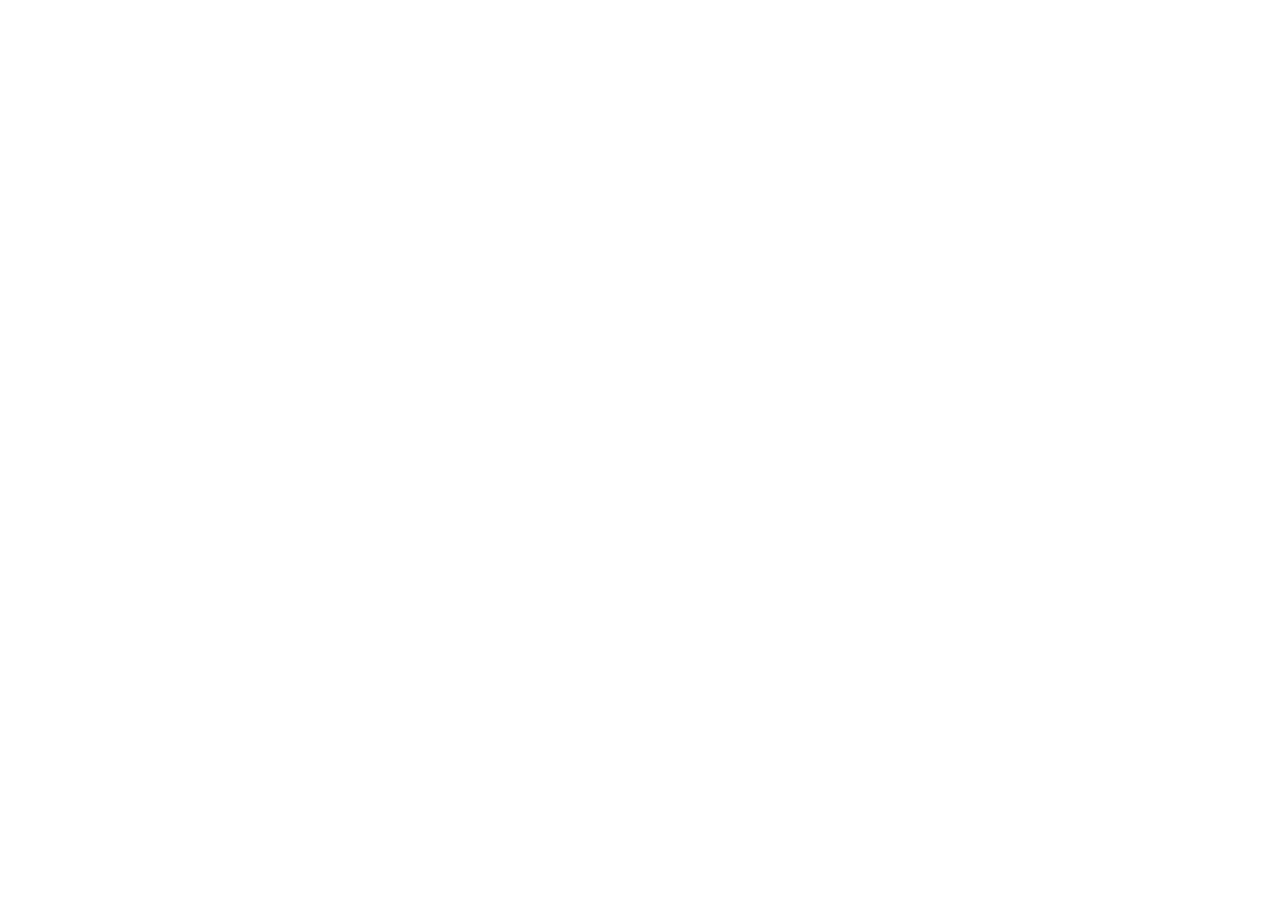
==== index.html @ 27023ce7 "Init : création du dépôt, arborescence des fichiers et structure HTML de base" ====
<!DOCTYPE html>
<html lang="fr">
<head> 
<meta charset="UTF-8"> 
<meta name="viewport" content="width=device-width, initial-scale=1.0"> 
<title>AfriTalent — Accueil</title> 
<!-- Bootstrap 5 via CDN : feuille de style --> 
<link 
href="https://cdn.jsdelivr.net/npm/bootstrap@5.3.0/dist/css/bootstrap.min.css" 
rel="stylesheet"> 
<!-- Votre feuille de style personnelle --> 
<link rel="stylesheet" href="css/style.css">
</head>
<body> 
<!-- Le contenu de la page sera ajoute ici --> 
<!-- Bootstrap 5 via CDN : script JavaScript --> 
<script 
src="https://cdn.jsdelivr.net/npm/bootstrap@5.3.0/dist/js/bootstrap.bundle.min.js"
></script> 
<!-- Votre script JavaScript --> 
<script src="js/main.js"></script>
</body>
</html>
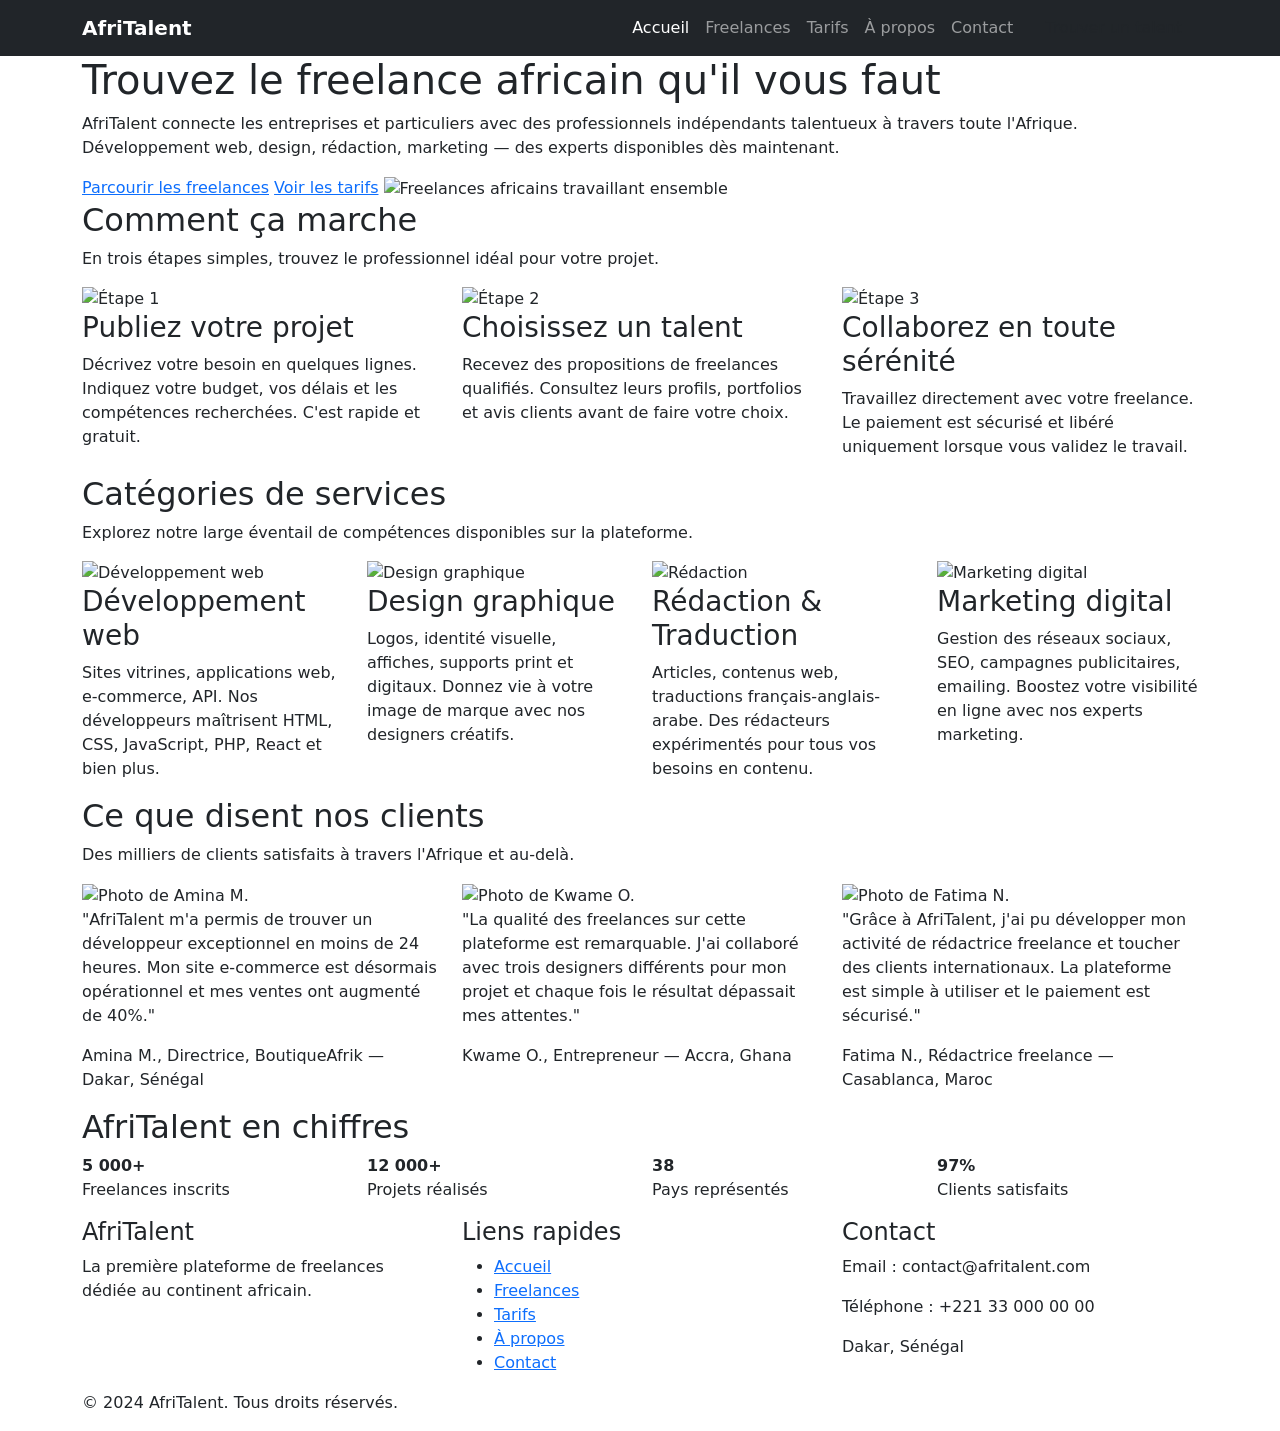
==== commit a0b1a866: "structure complète des 5 pages avec sections et contenu texte" ====
--- a/index.html
+++ b/index.html
@@ -1,23 +1,178 @@
 <!DOCTYPE html>
 <html lang="fr">
-<head> 
-<meta charset="UTF-8"> 
-<meta name="viewport" content="width=device-width, initial-scale=1.0"> 
-<title>AfriTalent — Accueil</title> 
-<!-- Bootstrap 5 via CDN : feuille de style --> 
-<link 
-href="https://cdn.jsdelivr.net/npm/bootstrap@5.3.0/dist/css/bootstrap.min.css" 
-rel="stylesheet"> 
-<!-- Votre feuille de style personnelle --> 
-<link rel="stylesheet" href="css/style.css">
+<head>
+  <meta charset="UTF-8" />
+  <meta name="viewport" content="width=device-width, initial-scale=1.0" />
+  <title>Accueil — AfriTalent</title>
+  <link href="https://cdn.jsdelivr.net/npm/bootstrap@5.3.3/dist/css/bootstrap.min.css" rel="stylesheet" />
+  <link rel="stylesheet" href="css/style.css" />
 </head>
-<body> 
-<!-- Le contenu de la page sera ajoute ici --> 
-<!-- Bootstrap 5 via CDN : script JavaScript --> 
-<script 
-src="https://cdn.jsdelivr.net/npm/bootstrap@5.3.0/dist/js/bootstrap.bundle.min.js"
-></script> 
-<!-- Votre script JavaScript --> 
-<script src="js/main.js"></script>
+<body>
+
+  <!-- NAVBAR -->
+  <nav class="navbar navbar-expand-lg navbar-dark bg-dark">
+    <div class="container">
+      <a class="navbar-brand fw-bold" href="index.html">AfriTalent</a>
+      <button class="navbar-toggler" type="button" data-bs-toggle="collapse" data-bs-target="#navMain" aria-label="Menu">
+        <span class="navbar-toggler-icon"></span>
+      </button>
+      <div class="collapse navbar-collapse" id="navMain">
+        <ul class="navbar-nav ms-auto">
+          <li class="nav-item"><a class="nav-link active" href="index.html">Accueil</a></li>
+          <li class="nav-item"><a class="nav-link" href="freelances.html">Freelances</a></li>
+          <li class="nav-item"><a class="nav-link" href="tarifs.html">Tarifs</a></li>
+          <li class="nav-item"><a class="nav-link" href="about.html">À propos</a></li>
+          <li class="nav-item"><a class="nav-link" href="contact.html">Contact</a></li>
+          <li class="nav-item"><a class="nav-link btn btn-warning text-dark ms-2 px-3" href="freelances.html">Trouver un talent</a></li>
+        </ul>
+      </div>
+    </div>
+  </nav>
+
+  <main>
+
+    <!-- HERO -->
+    <header class="hero">
+      <div class="container">
+        <h1>Trouvez le freelance africain qu'il vous faut</h1>
+        <p>AfriTalent connecte les entreprises et particuliers avec des professionnels indépendants talentueux à travers toute l'Afrique. Développement web, design, rédaction, marketing — des experts disponibles dès maintenant.</p>
+        <a href="freelances.html">Parcourir les freelances</a>
+        <a href="tarifs.html">Voir les tarifs</a>
+        <img src="https://placehold.co/800x400?text=AfriTalent+Hero" alt="Freelances africains travaillant ensemble" />
+      </div>
+    </header>
+
+    <!-- COMMENT ÇA MARCHE -->
+    <section class="comment-ca-marche">
+      <div class="container">
+        <h2>Comment ça marche</h2>
+        <p>En trois étapes simples, trouvez le professionnel idéal pour votre projet.</p>
+        <div class="row">
+          <div class="col">
+            <img src="https://placehold.co/100x100?text=1" alt="Étape 1" />
+            <h3>Publiez votre projet</h3>
+            <p>Décrivez votre besoin en quelques lignes. Indiquez votre budget, vos délais et les compétences recherchées. C'est rapide et gratuit.</p>
+          </div>
+          <div class="col">
+            <img src="https://placehold.co/100x100?text=2" alt="Étape 2" />
+            <h3>Choisissez un talent</h3>
+            <p>Recevez des propositions de freelances qualifiés. Consultez leurs profils, portfolios et avis clients avant de faire votre choix.</p>
+          </div>
+          <div class="col">
+            <img src="https://placehold.co/100x100?text=3" alt="Étape 3" />
+            <h3>Collaborez en toute sérénité</h3>
+            <p>Travaillez directement avec votre freelance. Le paiement est sécurisé et libéré uniquement lorsque vous validez le travail.</p>
+          </div>
+        </div>
+      </div>
+    </section>
+
+    <!-- CATÉGORIES -->
+    <section class="categories">
+      <div class="container">
+        <h2>Catégories de services</h2>
+        <p>Explorez notre large éventail de compétences disponibles sur la plateforme.</p>
+        <div class="row">
+          <div class="col">
+            <img src="https://placehold.co/60x60?text=Dev" alt="Développement web" />
+            <h3>Développement web</h3>
+            <p>Sites vitrines, applications web, e-commerce, API. Nos développeurs maîtrisent HTML, CSS, JavaScript, PHP, React et bien plus.</p>
+          </div>
+          <div class="col">
+            <img src="https://placehold.co/60x60?text=Design" alt="Design graphique" />
+            <h3>Design graphique</h3>
+            <p>Logos, identité visuelle, affiches, supports print et digitaux. Donnez vie à votre image de marque avec nos designers créatifs.</p>
+          </div>
+          <div class="col">
+            <img src="https://placehold.co/60x60?text=Redac" alt="Rédaction" />
+            <h3>Rédaction & Traduction</h3>
+            <p>Articles, contenus web, traductions français-anglais-arabe. Des rédacteurs expérimentés pour tous vos besoins en contenu.</p>
+          </div>
+          <div class="col">
+            <img src="https://placehold.co/60x60?text=Marketing" alt="Marketing digital" />
+            <h3>Marketing digital</h3>
+            <p>Gestion des réseaux sociaux, SEO, campagnes publicitaires, emailing. Boostez votre visibilité en ligne avec nos experts marketing.</p>
+          </div>
+        </div>
+      </div>
+    </section>
+
+    <!-- TÉMOIGNAGES -->
+    <section class="temoignages">
+      <div class="container">
+        <h2>Ce que disent nos clients</h2>
+        <p>Des milliers de clients satisfaits à travers l'Afrique et au-delà.</p>
+        <div class="row">
+          <div class="col">
+            <img src="https://placehold.co/80x80?text=AM" alt="Photo de Amina M." />
+            <blockquote>
+              <p>"AfriTalent m'a permis de trouver un développeur exceptionnel en moins de 24 heures. Mon site e-commerce est désormais opérationnel et mes ventes ont augmenté de 40%."</p>
+              <footer>Amina M., Directrice, BoutiqueAfrik — Dakar, Sénégal</footer>
+            </blockquote>
+          </div>
+          <div class="col">
+            <img src="https://placehold.co/80x80?text=KO" alt="Photo de Kwame O." />
+            <blockquote>
+              <p>"La qualité des freelances sur cette plateforme est remarquable. J'ai collaboré avec trois designers différents pour mon projet et chaque fois le résultat dépassait mes attentes."</p>
+              <footer>Kwame O., Entrepreneur — Accra, Ghana</footer>
+            </blockquote>
+          </div>
+          <div class="col">
+            <img src="https://placehold.co/80x80?text=FN" alt="Photo de Fatima N." />
+            <blockquote>
+              <p>"Grâce à AfriTalent, j'ai pu développer mon activité de rédactrice freelance et toucher des clients internationaux. La plateforme est simple à utiliser et le paiement est sécurisé."</p>
+              <footer>Fatima N., Rédactrice freelance — Casablanca, Maroc</footer>
+            </blockquote>
+          </div>
+        </div>
+      </div>
+    </section>
+
+    <!-- CHIFFRES CLÉS -->
+    <section class="chiffres">
+      <div class="container">
+        <h2>AfriTalent en chiffres</h2>
+        <div class="row">
+          <div class="col"><strong>5 000+</strong><p>Freelances inscrits</p></div>
+          <div class="col"><strong>12 000+</strong><p>Projets réalisés</p></div>
+          <div class="col"><strong>38</strong><p>Pays représentés</p></div>
+          <div class="col"><strong>97%</strong><p>Clients satisfaits</p></div>
+        </div>
+      </div>
+    </section>
+
+  </main>
+
+  <!-- FOOTER -->
+  <footer>
+    <div class="container">
+      <div class="row">
+        <div class="col">
+          <h4>AfriTalent</h4>
+          <p>La première plateforme de freelances dédiée au continent africain.</p>
+        </div>
+        <div class="col">
+          <h4>Liens rapides</h4>
+          <ul>
+            <li><a href="index.html">Accueil</a></li>
+            <li><a href="freelances.html">Freelances</a></li>
+            <li><a href="tarifs.html">Tarifs</a></li>
+            <li><a href="about.html">À propos</a></li>
+            <li><a href="contact.html">Contact</a></li>
+          </ul>
+        </div>
+        <div class="col">
+          <h4>Contact</h4>
+          <p>Email : contact@afritalent.com</p>
+          <p>Téléphone : +221 33 000 00 00</p>
+          <p>Dakar, Sénégal</p>
+        </div>
+      </div>
+      <p>&copy; 2024 AfriTalent. Tous droits réservés.</p>
+    </div>
+  </footer>
+
+  <script src="https://cdn.jsdelivr.net/npm/bootstrap@5.3.3/dist/js/bootstrap.bundle.min.js"></script>
+  <script src="js/main.js"></script>
 </body>
 </html>
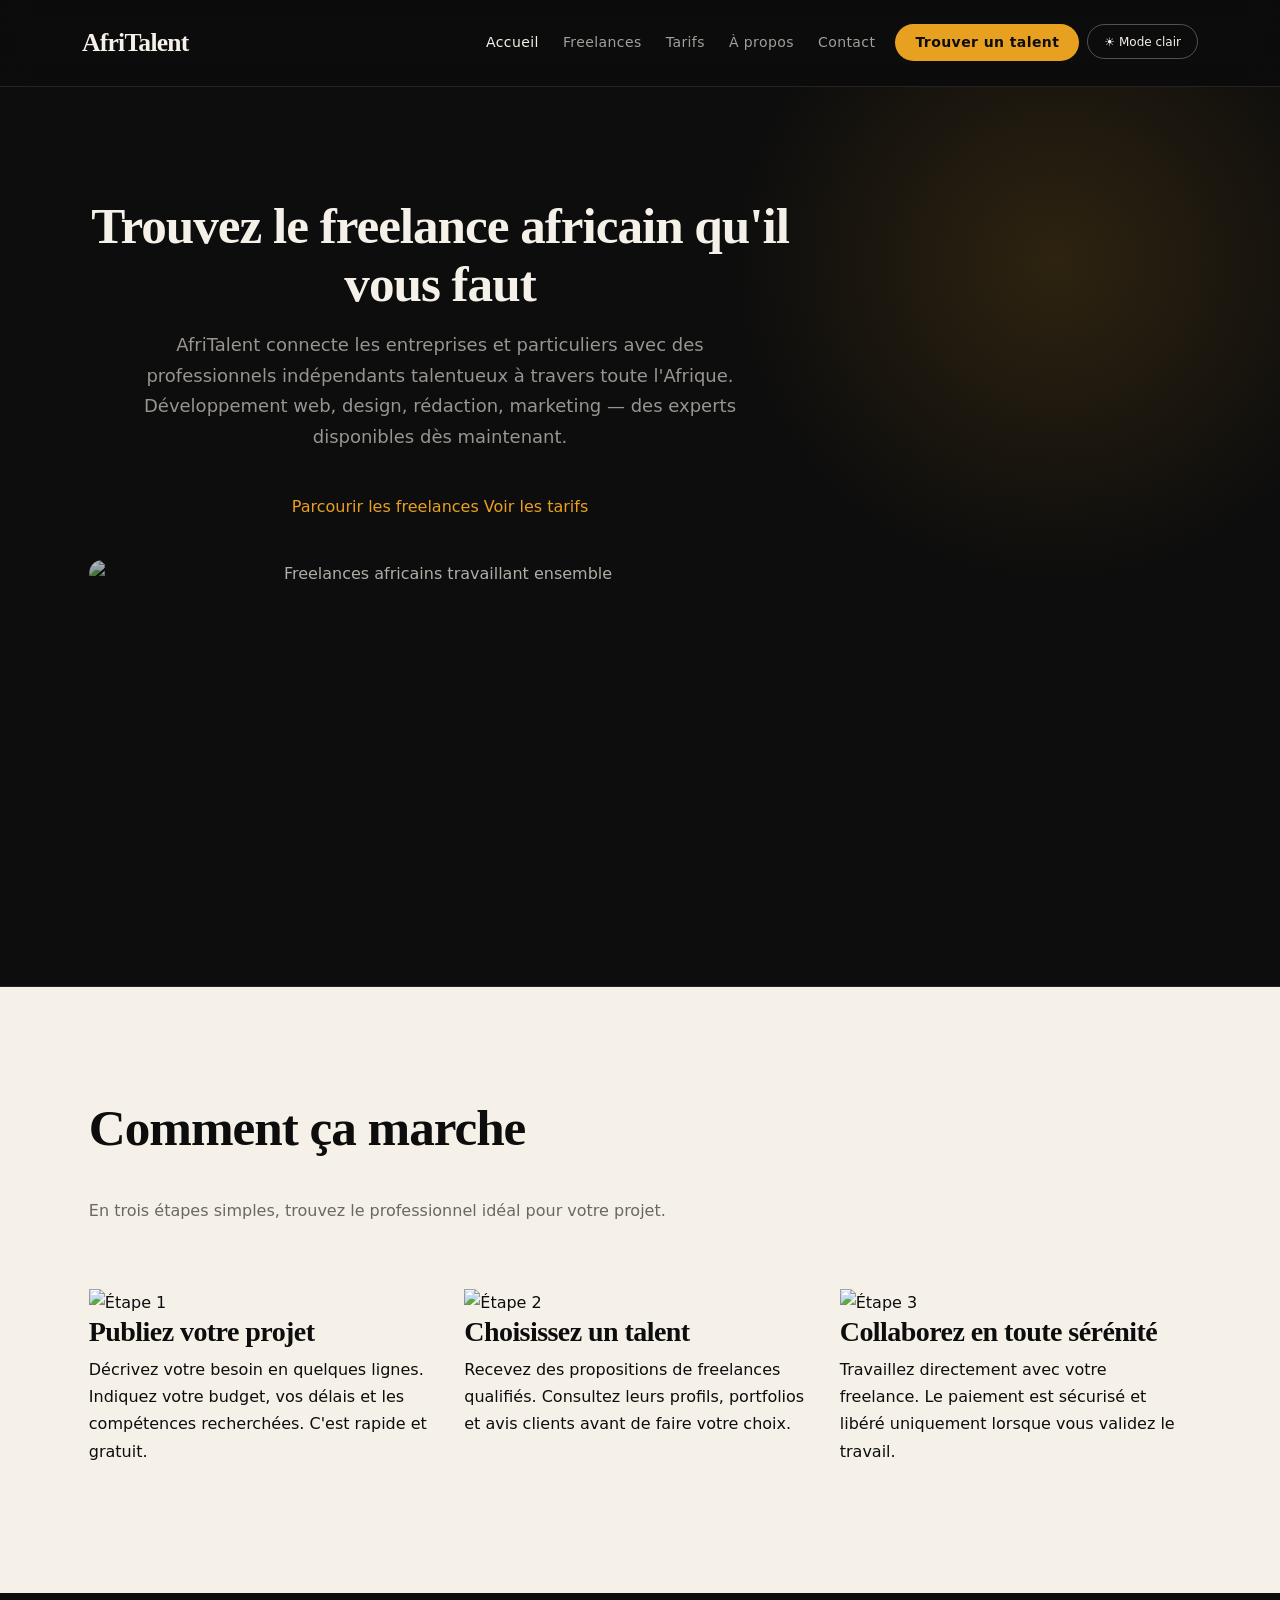
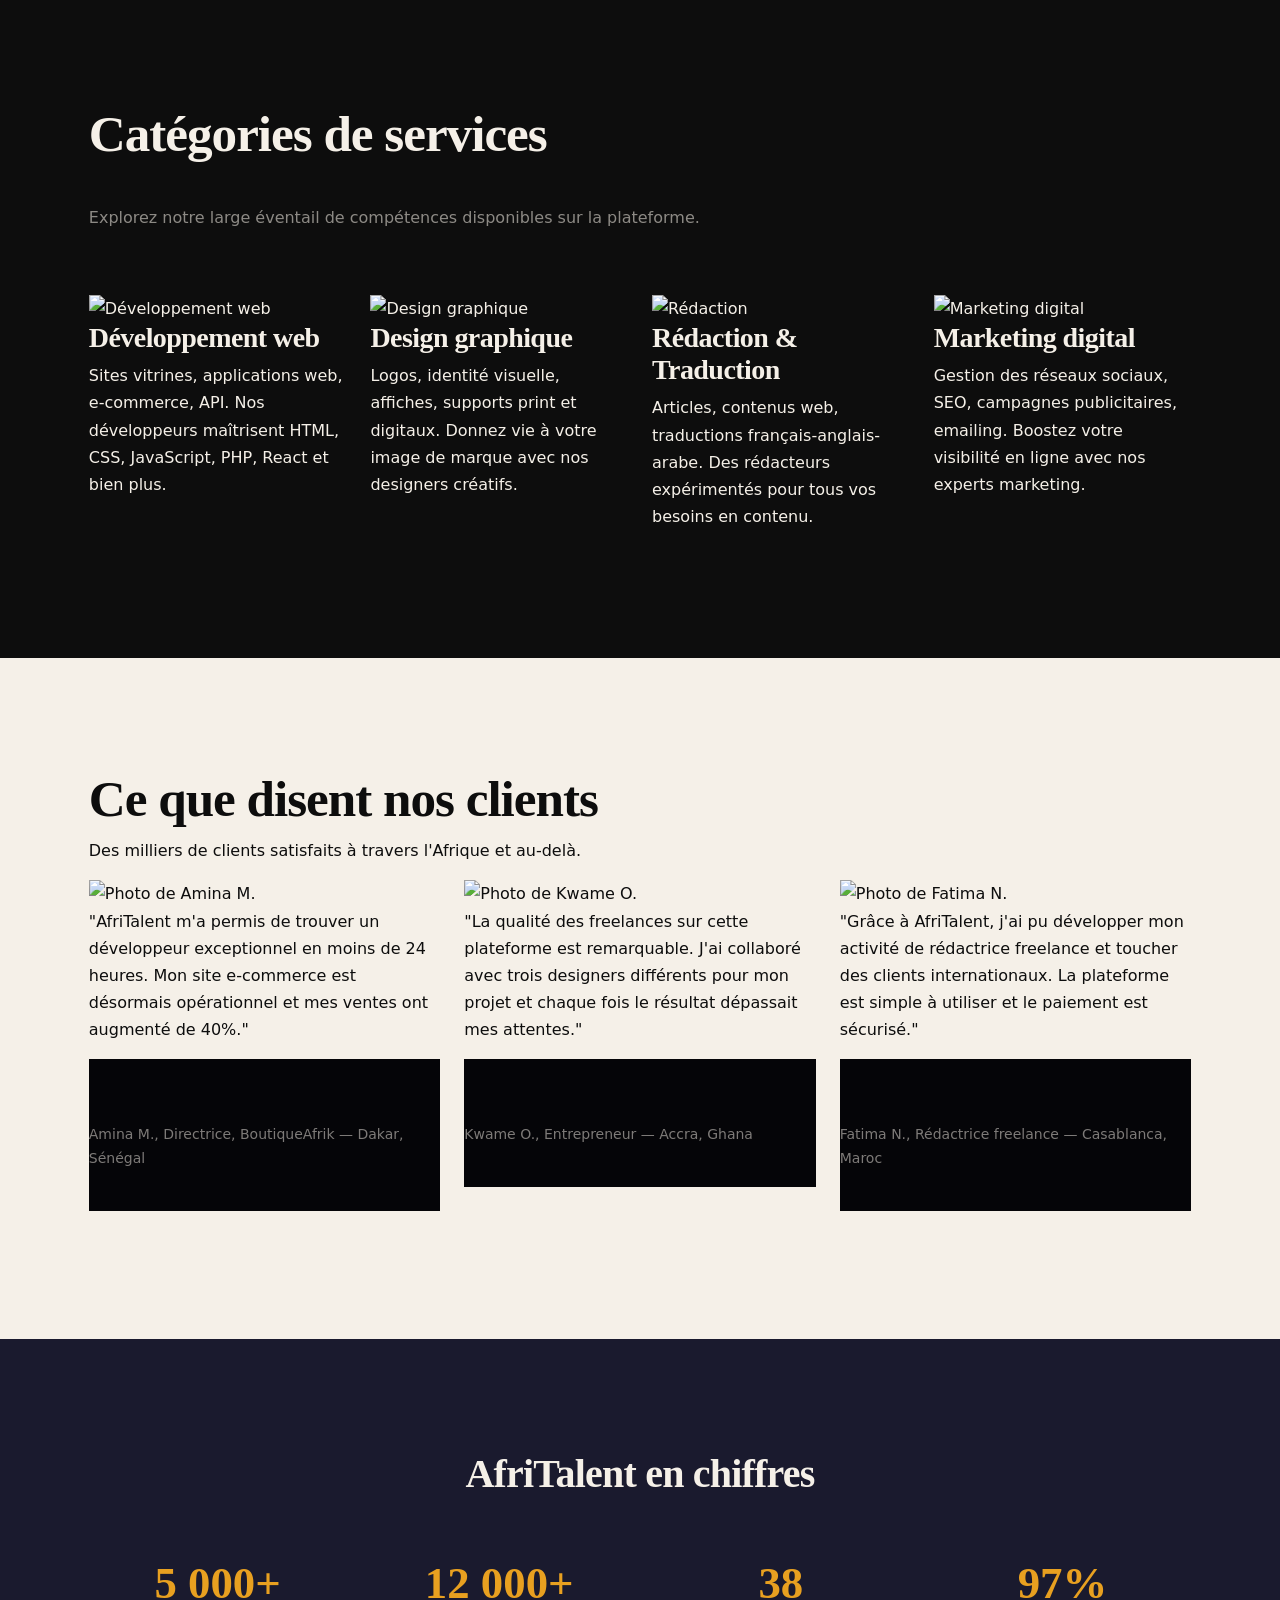
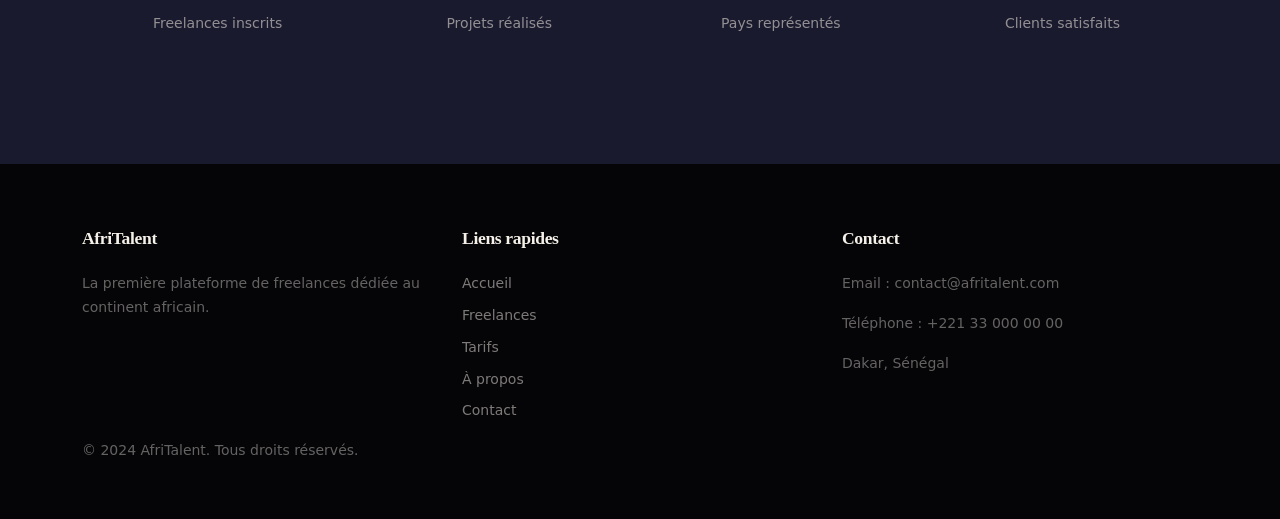
==== commit ef16e98e: "JS : dark mode avec localStorage, navbar dynamique au scroll" ====
--- a/index.html
+++ b/index.html
@@ -16,6 +16,7 @@
       <button class="navbar-toggler" type="button" data-bs-toggle="collapse" data-bs-target="#navMain" aria-label="Menu">
         <span class="navbar-toggler-icon"></span>
       </button>
+      
       <div class="collapse navbar-collapse" id="navMain">
         <ul class="navbar-nav ms-auto">
           <li class="nav-item"><a class="nav-link active" href="index.html">Accueil</a></li>
@@ -24,6 +25,9 @@
           <li class="nav-item"><a class="nav-link" href="about.html">À propos</a></li>
           <li class="nav-item"><a class="nav-link" href="contact.html">Contact</a></li>
           <li class="nav-item"><a class="nav-link btn btn-warning text-dark ms-2 px-3" href="freelances.html">Trouver un talent</a></li>
+          <li class="nav-item ms-2">
+          <button id="themeToggle" aria-label="Changer le thème">☀️ Mode clair</button>
+        </li>
         </ul>
       </div>
     </div>
--- a/css/style.css
+++ b/css/style.css
@@ -0,0 +1,2094 @@
+:root {
+  /* Couleurs */
+  --color-primary:      #E8A020;
+  --color-primary-dark: #C8801A;
+  --color-dark:         #0D0D0D;
+  --color-dark-soft:    #1A1A2E;
+  --color-navy:         #16213E;
+  --color-navy-light:   #2D5A8E;
+  --color-light:        #F5F0E8;
+  --color-white:        #FFFFFF;
+  --color-muted:        #6B7280;
+  --color-border:       rgba(255,255,255,0.1);
+
+  /* Typographie */
+  --font-display: 'Playfair Display', Georgia, serif;
+  --font-body:    'DM Sans', system-ui, sans-serif;
+
+  /* Tailles de police */
+  --fs-xs:   0.75rem;
+  --fs-sm:   0.875rem;
+  --fs-base: 1rem;
+  --fs-md:   1.125rem;
+  --fs-lg:   1.5rem;
+  --fs-xl:   2rem;
+  --fs-2xl:  2.5rem;
+  --fs-3xl:  3.5rem;
+  --fs-4xl:  clamp(3rem, 6vw, 5.5rem);
+
+  /* Espacements */
+  --space-xs:  0.5rem;
+  --space-sm:  1rem;
+  --space-md:  1.5rem;
+  --space-lg:  2.5rem;
+  --space-xl:  4rem;
+  --space-2xl: 7rem;
+
+  /* Rayons */
+  --radius-sm:   8px;
+  --radius-md:   16px;
+  --radius-lg:   24px;
+  --radius-pill: 100px;
+
+  /* Ombres */
+  --shadow-sm:   0 2px 8px rgba(0,0,0,0.12);
+  --shadow-md:   0 8px 24px rgba(0,0,0,0.18);
+  --shadow-lg:   0 20px 50px rgba(0,0,0,0.35);
+  --shadow-glow: 0 0 30px rgba(232,160,32,0.25);
+
+  /* Transitions */
+  --transition-fast:   0.2s ease;
+  --transition-medium: 0.35s ease;
+  --transition-bounce: 0.35s cubic-bezier(0.34, 1.56, 0.64, 1);
+}
+
+/* ------------------------------------------------
+   RESET & BASE
+   ------------------------------------------------ */
+*, *::before, *::after {
+  box-sizing: border-box;
+  margin: 0;
+  padding: 0;
+}
+
+html {
+  scroll-behavior: smooth;
+  font-size: 16px;
+}
+
+body {
+  font-family: var(--font-body);
+  font-weight: 400;
+  font-size: var(--fs-base);
+  line-height: 1.7;
+  background-color: var(--color-dark);
+  color: var(--color-light);
+  overflow-x: hidden;
+}
+
+img {
+  max-width: 100%;
+  height: auto;
+  display: block;
+}
+
+a {
+  color: var(--color-primary);
+  text-decoration: none;
+  transition: color var(--transition-fast);
+}
+
+a:hover {
+  color: var(--color-primary-dark);
+}
+
+ul {
+  list-style: none;
+  padding: 0;
+}
+
+h1, h2, h3, h4, h5, h6 {
+  font-family: var(--font-display);
+  font-weight: 700;
+  line-height: 1.15;
+  letter-spacing: -0.02em;
+}
+
+p {
+  margin-bottom: var(--space-sm);
+}
+
+/* ------------------------------------------------
+   UTILITAIRES
+   ------------------------------------------------ */
+.section-label {
+  display: inline-flex;
+  align-items: center;
+  gap: var(--space-xs);
+  font-size: var(--fs-xs);
+  font-weight: 600;
+  letter-spacing: 0.18em;
+  text-transform: uppercase;
+  color: var(--color-primary);
+  margin-bottom: var(--space-md);
+}
+
+.section-label::before {
+  content: '';
+  display: inline-block;
+  width: 24px;
+  height: 2px;
+  background: var(--color-primary);
+}
+
+.section-title {
+  font-family: var(--font-display);
+  font-size: clamp(2rem, 4vw, 3.2rem);
+  font-weight: 900;
+  line-height: 1.1;
+  margin-bottom: var(--space-lg);
+}
+
+.section-title em {
+  font-style: italic;
+  color: var(--color-primary);
+}
+
+.btn-primary {
+  display: inline-block;
+  background: var(--color-primary);
+  color: var(--color-dark);
+  font-family: var(--font-body);
+  font-weight: 700;
+  font-size: var(--fs-sm);
+  padding: 0.85rem 2rem;
+  border-radius: var(--radius-pill);
+  border: none;
+  cursor: pointer;
+  transition: transform var(--transition-fast), box-shadow var(--transition-fast);
+  text-decoration: none;
+}
+
+.btn-primary:hover {
+  transform: translateY(-2px);
+  box-shadow: var(--shadow-glow);
+  color: var(--color-dark);
+}
+
+.btn-ghost {
+  display: inline-block;
+  background: transparent;
+  color: var(--color-light);
+  font-family: var(--font-body);
+  font-weight: 500;
+  font-size: var(--fs-sm);
+  padding: 0.85rem 1.75rem;
+  border-radius: var(--radius-pill);
+  border: 1.5px solid rgba(245,240,232,0.3);
+  cursor: pointer;
+  transition: border-color var(--transition-fast);
+  text-decoration: none;
+}
+
+.btn-ghost:hover {
+  border-color: var(--color-light);
+  color: var(--color-light);
+}
+
+/* ------------------------------------------------
+   NAVBAR
+   ------------------------------------------------ */
+.navbar {
+  background: rgba(13,13,13,0.92) !important;
+  backdrop-filter: blur(14px);
+  border-bottom: 1px solid var(--color-border);
+  padding: 1rem 0;
+  transition: background var(--transition-fast);
+}
+
+.navbar-brand {
+  font-family: var(--font-display);
+  font-size: 1.6rem;
+  font-weight: 900;
+  color: var(--color-light) !important;
+  letter-spacing: -0.03em;
+}
+
+.navbar-brand span {
+  color: var(--color-primary);
+}
+
+.nav-link {
+  font-family: var(--font-body);
+  font-weight: 500;
+  font-size: var(--fs-sm);
+  color: rgba(245,240,232,0.65) !important;
+  letter-spacing: 0.03em;
+  padding: 0.4rem 0.75rem !important;
+  transition: color var(--transition-fast);
+}
+
+.nav-link:hover,
+.nav-link.active {
+  color: var(--color-light) !important;
+}
+
+.nav-link.btn {
+  background: var(--color-primary);
+  color: var(--color-dark) !important;
+  font-weight: 700;
+  border-radius: var(--radius-pill);
+  padding: 0.5rem 1.25rem !important;
+  transition: opacity var(--transition-fast), transform var(--transition-fast);
+}
+
+.nav-link.btn:hover {
+  opacity: 0.88;
+  transform: translateY(-1px);
+  color: var(--color-dark) !important;
+}
+
+/* ------------------------------------------------
+   HEADER PAGES INTÉRIEURES
+   ------------------------------------------------ */
+main > header {
+  background: var(--color-dark-soft);
+  padding: 120px 0 var(--space-xl);
+  text-align: center;
+  border-bottom: 1px solid var(--color-border);
+}
+
+main > header h1 {
+  font-size: clamp(2rem, 4vw, 3.5rem);
+  font-weight: 900;
+  color: var(--color-light);
+  margin-bottom: var(--space-sm);
+}
+
+main > header p {
+  color: rgba(245,240,232,0.6);
+  font-size: var(--fs-md);
+  max-width: 600px;
+  margin: 0 auto var(--space-lg);
+}
+
+main > header img {
+  margin: var(--space-lg) auto 0;
+  border-radius: var(--radius-md);
+  opacity: 0.7;
+}
+
+/* ------------------------------------------------
+   FOOTER
+   ------------------------------------------------ */
+footer {
+  background: #050508;
+  color: rgba(245,240,232,0.5);
+  padding: var(--space-xl) 0 var(--space-lg);
+  font-size: var(--fs-sm);
+}
+
+footer h4 {
+  font-family: var(--font-display);
+  font-size: 1.1rem;
+  color: var(--color-light);
+  margin-bottom: var(--space-md);
+}
+
+footer ul li {
+  margin-bottom: 0.5rem;
+}
+
+footer ul li a {
+  color: rgba(245,240,232,0.5);
+  transition: color var(--transition-fast);
+}
+
+footer ul li a:hover {
+  color: var(--color-primary);
+}
+
+footer p {
+  color: rgba(245,240,232,0.4);
+}
+
+/* ------------------------------------------------
+   SECTIONS GÉNÉRALES
+   ------------------------------------------------ */
+
+/* Chiffres clés */
+.chiffres {
+  padding: var(--space-2xl) 6vw;
+  background: var(--color-dark-soft);
+  text-align: center;
+}
+
+.chiffres h2 {
+  font-size: var(--fs-2xl);
+  color: var(--color-light);
+  margin-bottom: var(--space-xl);
+}
+
+.chiffres strong {
+  font-family: var(--font-display);
+  font-size: 2.8rem;
+  font-weight: 900;
+  color: var(--color-primary);
+  display: block;
+  line-height: 1;
+}
+
+.chiffres p {
+  font-size: var(--fs-sm);
+  color: rgba(245,240,232,0.55);
+  margin-top: 0.4rem;
+}
+
+/* Plans tarifaires */
+.plans {
+  padding: var(--space-2xl) 6vw;
+  background: var(--color-dark);
+}
+
+.plans h2 {
+  font-size: var(--fs-2xl);
+  color: var(--color-light);
+  margin-bottom: var(--space-sm);
+}
+
+.plans > .container > p {
+  color: rgba(245,240,232,0.55);
+  margin-bottom: var(--space-xl);
+}
+
+.plans article {
+  background: rgba(255,255,255,0.04);
+  border: 1px solid var(--color-border);
+  border-radius: var(--radius-lg);
+  padding: var(--space-xl) var(--space-lg);
+  transition: transform var(--transition-medium), box-shadow var(--transition-medium);
+}
+
+.plans article:hover {
+  transform: translateY(-6px);
+  box-shadow: var(--shadow-lg);
+}
+
+.plans article h3 {
+  font-size: 1.5rem;
+  color: var(--color-primary);
+  margin-bottom: 0.5rem;
+}
+
+.plans article > p:first-of-type {
+  font-size: var(--fs-xl);
+  font-weight: 900;
+  color: var(--color-light);
+}
+
+.plans article ul {
+  margin: var(--space-md) 0 var(--space-lg);
+}
+
+.plans article ul li {
+  padding: 0.4rem 0;
+  color: rgba(245,240,232,0.7);
+  font-size: var(--fs-sm);
+  border-bottom: 1px solid var(--color-border);
+}
+
+.plans article ul li::before {
+  content: '✓ ';
+  color: var(--color-primary);
+  font-weight: 700;
+}
+
+.plans article a {
+  display: inline-block;
+  background: var(--color-primary);
+  color: var(--color-dark);
+  font-weight: 700;
+  padding: 0.8rem 1.75rem;
+  border-radius: var(--radius-pill);
+  transition: opacity var(--transition-fast), transform var(--transition-fast);
+}
+
+.plans article a:hover {
+  opacity: 0.88;
+  transform: translateY(-1px);
+  color: var(--color-dark);
+}
+
+/* Tableau comparatif */
+.comparatif {
+  padding: var(--space-xl) 6vw;
+  background: var(--color-dark-soft);
+}
+
+.comparatif h2 {
+  font-size: var(--fs-xl);
+  color: var(--color-light);
+  margin-bottom: var(--space-lg);
+}
+
+.comparatif table {
+  width: 100%;
+  border-collapse: collapse;
+  font-size: var(--fs-sm);
+}
+
+.comparatif th,
+.comparatif td {
+  padding: 1rem var(--space-md);
+  text-align: left;
+  border-bottom: 1px solid var(--color-border);
+  color: rgba(245,240,232,0.75);
+}
+
+.comparatif th {
+  font-weight: 700;
+  color: var(--color-primary);
+  background: rgba(232,160,32,0.05);
+}
+
+.comparatif tr:hover td {
+  background: rgba(255,255,255,0.02);
+}
+
+/* FAQ */
+.faq {
+  padding: var(--space-xl) 6vw;
+  background: var(--color-dark);
+}
+
+.faq h2 {
+  font-size: var(--fs-xl);
+  color: var(--color-light);
+  margin-bottom: var(--space-lg);
+}
+
+.faq > .container > div {
+  border-bottom: 1px solid var(--color-border);
+  padding: var(--space-md) 0;
+}
+
+.faq h3 {
+  font-size: var(--fs-base);
+  font-weight: 600;
+  color: var(--color-primary);
+  margin-bottom: 0.5rem;
+}
+
+.faq p {
+  font-size: var(--fs-sm);
+  color: rgba(245,240,232,0.6);
+  margin: 0;
+}
+
+/* Filtres */
+.filtres {
+  padding: var(--space-lg) 6vw;
+  background: var(--color-dark-soft);
+  border-bottom: 1px solid var(--color-border);
+}
+
+.filtres h2 {
+  font-size: var(--fs-lg);
+  color: var(--color-light);
+  margin-bottom: var(--space-md);
+}
+
+.filtres select,
+.filtres input {
+  background: rgba(255,255,255,0.06);
+  border: 1px solid var(--color-border);
+  border-radius: var(--radius-sm);
+  color: var(--color-light);
+  padding: 0.6rem 1rem;
+  font-family: var(--font-body);
+  font-size: var(--fs-sm);
+  margin-right: var(--space-sm);
+  margin-bottom: var(--space-sm);
+}
+
+.filtres button {
+  background: var(--color-primary);
+  color: var(--color-dark);
+  font-weight: 700;
+  border: none;
+  border-radius: var(--radius-pill);
+  padding: 0.65rem 1.5rem;
+  cursor: pointer;
+  font-family: var(--font-body);
+  transition: opacity var(--transition-fast);
+}
+
+.filtres button:hover { opacity: 0.88; }
+
+/* Liste freelances */
+.liste-freelances {
+  padding: var(--space-xl) 6vw;
+  background: var(--color-dark);
+}
+
+.liste-freelances h2 {
+  font-size: var(--fs-xl);
+  color: var(--color-light);
+  margin-bottom: var(--space-lg);
+}
+
+.liste-freelances article {
+  background: rgba(255,255,255,0.04);
+  border: 1px solid var(--color-border);
+  border-radius: var(--radius-lg);
+  padding: var(--space-lg);
+  transition: transform var(--transition-medium), box-shadow var(--transition-medium);
+}
+
+.liste-freelances article:hover {
+  transform: translateY(-6px);
+  box-shadow: var(--shadow-lg);
+}
+
+.liste-freelances article img {
+  border-radius: 50%;
+  margin-bottom: var(--space-sm);
+  width: 80px; height: 80px;
+  object-fit: cover;
+}
+
+.liste-freelances article h3 {
+  font-size: 1.15rem;
+  color: var(--color-light);
+  margin-bottom: 0.3rem;
+}
+
+.liste-freelances article p {
+  font-size: var(--fs-sm);
+  color: rgba(245,240,232,0.6);
+  margin-bottom: 0.4rem;
+}
+
+.liste-freelances article a {
+  display: inline-block;
+  margin-top: var(--space-sm);
+  background: var(--color-primary);
+  color: var(--color-dark);
+  font-weight: 700;
+  font-size: var(--fs-sm);
+  padding: 0.55rem 1.25rem;
+  border-radius: var(--radius-pill);
+  transition: opacity var(--transition-fast);
+}
+
+.liste-freelances article a:hover { opacity: 0.85; }
+
+/* Mission / Valeurs / Équipe */
+.mission, .valeurs, .equipe, .partenaires {
+  padding: var(--space-xl) 6vw;
+}
+
+.mission    { background: var(--color-dark); }
+.valeurs    { background: var(--color-dark-soft); }
+.equipe     { background: var(--color-dark); }
+.partenaires{ background: var(--color-dark-soft); text-align: center; }
+
+.mission h2, .valeurs h2, .equipe h2, .partenaires h2 {
+  font-size: var(--fs-2xl);
+  color: var(--color-light);
+  margin-bottom: var(--space-lg);
+}
+
+.mission p {
+  color: rgba(245,240,232,0.65);
+  max-width: 750px;
+  margin-bottom: var(--space-md);
+}
+
+.mission img {
+  margin-top: var(--space-lg);
+  border-radius: var(--radius-md);
+  opacity: 0.75;
+}
+
+.valeurs h3, .equipe h3 {
+  font-size: 1.15rem;
+  color: var(--color-primary);
+  margin: var(--space-sm) 0 0.4rem;
+}
+
+.valeurs p, .equipe p {
+  font-size: var(--fs-sm);
+  color: rgba(245,240,232,0.55);
+}
+
+.equipe article img {
+  border-radius: 50%;
+  margin: 0 auto var(--space-sm);
+  width: 100px; height: 100px;
+  object-fit: cover;
+}
+
+.partenaires img {
+  margin: 0 auto;
+  opacity: 0.5;
+  filter: grayscale(1);
+  transition: opacity var(--transition-fast), filter var(--transition-fast);
+}
+
+.partenaires img:hover {
+  opacity: 1;
+  filter: grayscale(0);
+}
+
+/* Contact */
+.contact-principal {
+  padding: var(--space-2xl) 6vw;
+  background: var(--color-dark);
+}
+
+.contact-principal h2 {
+  font-size: var(--fs-xl);
+  color: var(--color-light);
+  margin-bottom: var(--space-lg);
+}
+
+.contact-principal label {
+  display: block;
+  font-size: var(--fs-sm);
+  font-weight: 600;
+  color: rgba(245,240,232,0.75);
+  margin-bottom: 0.35rem;
+}
+
+.contact-principal input,
+.contact-principal select,
+.contact-principal textarea {
+  width: 100%;
+  background: rgba(255,255,255,0.05);
+  border: 1px solid var(--color-border);
+  border-radius: var(--radius-sm);
+  color: var(--color-light);
+  padding: 0.75rem 1rem;
+  font-family: var(--font-body);
+  font-size: var(--fs-sm);
+  margin-bottom: var(--space-md);
+  transition: border-color var(--transition-fast);
+}
+
+.contact-principal input:focus,
+.contact-principal select:focus,
+.contact-principal textarea:focus {
+  outline: none;
+  border-color: var(--color-primary);
+}
+
+.contact-principal button[type="submit"] {
+  background: var(--color-primary);
+  color: var(--color-dark);
+  font-weight: 700;
+  border: none;
+  border-radius: var(--radius-pill);
+  padding: 0.85rem 2rem;
+  cursor: pointer;
+  font-family: var(--font-body);
+  font-size: var(--fs-base);
+  transition: opacity var(--transition-fast), transform var(--transition-fast);
+}
+
+.contact-principal button[type="submit"]:hover {
+  opacity: 0.88;
+  transform: translateY(-1px);
+}
+
+.contact-principal aside h3 {
+  font-size: var(--fs-base);
+  color: var(--color-primary);
+  margin: var(--space-md) 0 0.4rem;
+}
+
+.contact-principal aside p {
+  font-size: var(--fs-sm);
+  color: rgba(245,240,232,0.6);
+  margin-bottom: 0.3rem;
+}
+
+.contact-principal aside img {
+  margin-top: var(--space-lg);
+  border-radius: var(--radius-md);
+  opacity: 0.65;
+  width: 100%;
+}
+
+/* Bureaux */
+.bureaux {
+  padding: var(--space-xl) 6vw;
+  background: var(--color-dark-soft);
+}
+
+.bureaux h2 {
+  font-size: var(--fs-xl);
+  color: var(--color-light);
+  margin-bottom: var(--space-lg);
+}
+
+.bureaux article img {
+  border-radius: var(--radius-md);
+  margin-bottom: var(--space-sm);
+  opacity: 0.75;
+  width: 100%;
+}
+
+.bureaux article h3 {
+  font-size: var(--fs-base);
+  color: var(--color-primary);
+  margin-bottom: 0.4rem;
+}
+
+.bureaux article p {
+  font-size: var(--fs-sm);
+  color: rgba(245,240,232,0.55);
+}
+
+/* ------------------------------------------------
+   RESPONSIVE
+   ------------------------------------------------ */
+@media (max-width: 768px) {
+  :root {
+    --space-2xl: 4rem;
+    --space-xl:  2.5rem;
+  }
+
+  main > header {
+    padding: 100px 5vw var(--space-lg);
+  }
+
+  .plans .row,
+  .valeurs .row,
+  .equipe .row,
+  .bureaux .row,
+  .liste-freelances .row {
+    flex-direction: column;
+    gap: var(--space-md);
+  }
+}
+
+@media (prefers-reduced-motion: reduce) {
+  *, *::before, *::after {
+    transition: none !important;
+    animation: none !important;
+  }
+}
+
+header.hero {
+  min-height: 100vh;
+  display: grid;
+  grid-template-columns: 1fr 400px;
+  grid-template-rows: 1fr auto;
+  gap: 0;
+  padding: 110px 6vw 60px;
+  position: relative;
+  overflow: hidden;
+  background: var(--color-dark);
+}
+
+/* Blob lumineux */
+header.hero::after {
+  content: '';
+  position: absolute;
+  top: -150px;
+  right: -100px;
+  width: 650px;
+  height: 650px;
+  background: radial-gradient(circle, rgba(232,160,32,0.15) 0%, transparent 70%);
+  pointer-events: none;
+  z-index: 0;
+}
+
+header.hero > * {
+  position: relative;
+  z-index: 1;
+}
+
+/* Bloc texte gauche */
+.hero__text {
+  grid-column: 1;
+  grid-row: 1;
+  display: flex;
+  flex-direction: column;
+  justify-content: center;
+  padding-right: 60px;
+}
+
+.hero__eyebrow {
+  display: inline-flex;
+  align-items: center;
+  gap: var(--space-xs);
+  font-size: var(--fs-xs);
+  font-weight: 600;
+  letter-spacing: 0.15em;
+  text-transform: uppercase;
+  color: var(--color-primary);
+  margin-bottom: var(--space-md);
+}
+
+.hero__eyebrow::before {
+  content: '';
+  display: inline-block;
+  width: 28px;
+  height: 2px;
+  background: var(--color-primary);
+}
+
+.hero__heading {
+  font-family: var(--font-display);
+  font-size: var(--fs-4xl);
+  font-weight: 900;
+  line-height: 1.02;
+  letter-spacing: -0.03em;
+  color: var(--color-light);
+  margin-bottom: 0.2em;
+}
+
+.hero__heading em {
+  font-style: italic;
+  color: var(--color-primary);
+}
+
+.hero__sub {
+  font-size: var(--fs-md);
+  font-weight: 300;
+  color: rgba(245,240,232,0.65);
+  line-height: 1.7;
+  max-width: 520px;
+  margin: var(--space-md) 0 var(--space-lg);
+}
+
+.hero__actions {
+  display: flex;
+  gap: var(--space-sm);
+  flex-wrap: wrap;
+  align-items: center;
+}
+
+/* Colonne droite — cartes flottantes */
+.hero__card-col {
+  grid-column: 2;
+  grid-row: 1 / 3;
+  display: flex;
+  flex-direction: column;
+  gap: var(--space-sm);
+  padding-top: 20px;
+}
+
+.hero__card {
+  background: rgba(255,255,255,0.04);
+  border: 1px solid var(--color-border);
+  border-radius: var(--radius-lg);
+  padding: var(--space-md);
+  backdrop-filter: blur(10px);
+}
+
+.hero__card-title {
+  font-family: var(--font-display);
+  font-size: 1.05rem;
+  font-weight: 700;
+  color: var(--color-light);
+  margin-bottom: var(--space-sm);
+}
+
+/* Barre de stats en bas */
+.hero__stats-bar {
+  grid-column: 1;
+  grid-row: 2;
+  display: flex;
+  gap: var(--space-xl);
+  align-items: center;
+  padding-top: var(--space-lg);
+  border-top: 1px solid var(--color-border);
+  margin-top: var(--space-lg);
+}
+
+.hero__stat-num {
+  font-family: var(--font-display);
+  font-size: 2rem;
+  font-weight: 900;
+  color: var(--color-primary);
+  line-height: 1;
+}
+
+.hero__stat-label {
+  font-size: var(--fs-xs);
+  color: rgba(245,240,232,0.5);
+  text-transform: uppercase;
+  letter-spacing: 0.05em;
+  margin-top: 0.2rem;
+}
+
+/* ======================================================
+   SECTION COMMENT ÇA MARCHE — Bento Grid CSS
+   ====================================================== */
+.comment-ca-marche {
+  padding: var(--space-2xl) 6vw;
+  background: var(--color-light);
+  color: var(--color-dark);
+}
+
+.comment-ca-marche h2 {
+  font-family: var(--font-display);
+  font-size: clamp(2rem, 4vw, 3.2rem);
+  font-weight: 900;
+  color: var(--color-dark);
+  margin-bottom: var(--space-lg);
+}
+
+.comment-ca-marche > .container > p {
+  color: rgba(13,13,13,0.6);
+  margin-bottom: var(--space-xl);
+}
+
+/* Grille Bento 12 colonnes */
+.bento-grid {
+  display: grid;
+  grid-template-columns: repeat(12, 1fr);
+  gap: 1.1rem;
+}
+
+.bento-card {
+  border-radius: var(--radius-lg);
+  padding: var(--space-md) var(--space-lg);
+  position: relative;
+  overflow: hidden;
+}
+
+.bento-card h3 {
+  font-family: var(--font-display);
+  font-size: 1.3rem;
+  font-weight: 700;
+  margin-bottom: 0.5rem;
+}
+
+.bento-card p {
+  font-size: var(--fs-sm);
+  line-height: 1.65;
+  opacity: 0.75;
+  margin: 0;
+}
+
+/* Numéro décoratif en arrière-plan */
+.bento-card .bento-num {
+  position: absolute;
+  top: 1.2rem;
+  right: 1.5rem;
+  font-family: var(--font-display);
+  font-size: 4rem;
+  font-weight: 900;
+  line-height: 1;
+  opacity: 0.1;
+  pointer-events: none;
+}
+
+.bento-card .bento-icon {
+  font-size: 2rem;
+  display: block;
+  margin-bottom: var(--space-sm);
+}
+
+/* Tuile 1 — Grande verticale (5 colonnes × 2 lignes) */
+.bento-1 {
+  grid-column: 1 / 6;
+  grid-row: 1 / 3;
+  background: var(--color-dark);
+  color: var(--color-light);
+  display: flex;
+  flex-direction: column;
+  justify-content: flex-end;
+  min-height: 380px;
+}
+
+/* Tuile 2 — Accent doré */
+.bento-2 {
+  grid-column: 6 / 10;
+  grid-row: 1 / 2;
+  background: var(--color-primary);
+  color: var(--color-dark);
+}
+
+.bento-2 p { opacity: 0.7; }
+
+/* Tuile 3 — Bleu marine */
+.bento-3 {
+  grid-column: 10 / 13;
+  grid-row: 1 / 2;
+  background: var(--color-navy-light);
+  color: var(--color-white);
+}
+
+/* Tuile 4 — Anthracite */
+.bento-4 {
+  grid-column: 6 / 10;
+  grid-row: 2 / 3;
+  background: #1C1C25;
+  color: var(--color-light);
+}
+
+/* Tuile 5 — Mini CTA */
+.bento-5 {
+  grid-column: 10 / 13;
+  grid-row: 2 / 3;
+  background: rgba(232,160,32,0.12);
+  border: 1.5px solid rgba(232,160,32,0.35);
+  color: var(--color-dark);
+  display: flex;
+  align-items: center;
+  justify-content: center;
+  text-align: center;
+  flex-direction: column;
+  gap: var(--space-sm);
+}
+
+.bento-5 .bento-cta-title {
+  font-family: var(--font-display);
+  font-weight: 700;
+  font-size: 1rem;
+  color: var(--color-dark);
+}
+
+.bento-5 a {
+  display: inline-block;
+  background: var(--color-primary);
+  color: var(--color-dark);
+  font-weight: 700;
+  font-size: var(--fs-sm);
+  padding: 0.65rem 1.4rem;
+  border-radius: var(--radius-pill);
+  transition: opacity var(--transition-fast);
+}
+
+.bento-5 a:hover { opacity: 0.85; }
+
+/* Tuile 6 — Barre pleine largeur */
+.bento-6 {
+  grid-column: 1 / 13;
+  grid-row: 3;
+  background: linear-gradient(135deg, var(--color-navy-light) 0%, var(--color-navy) 100%);
+  color: var(--color-white);
+  display: flex;
+  align-items: center;
+  justify-content: space-between;
+  flex-wrap: wrap;
+  gap: var(--space-md);
+  padding: var(--space-md) var(--space-lg);
+}
+
+.bento-6 h3 {
+  font-family: var(--font-display);
+  font-size: 1.4rem;
+  color: var(--color-white);
+  margin-bottom: 0.3rem;
+}
+
+.bento-6 p {
+  opacity: 0.65;
+  font-size: var(--fs-sm);
+  margin: 0;
+}
+
+.bento-steps {
+  display: flex;
+  gap: var(--space-lg);
+  flex-wrap: wrap;
+}
+
+.bento-step {
+  display: flex;
+  align-items: center;
+  gap: 0.6rem;
+  font-size: var(--fs-sm);
+  font-weight: 500;
+  color: rgba(232,240,251,0.9);
+}
+
+.bento-step-num {
+  width: 30px;
+  height: 30px;
+  border-radius: 50%;
+  background: rgba(255,255,255,0.15);
+  display: flex;
+  align-items: center;
+  justify-content: center;
+  font-weight: 700;
+  font-size: var(--fs-sm);
+  flex-shrink: 0;
+}
+
+/* ======================================================
+   SECTION CATÉGORIES — Effets hover CSS
+   ====================================================== */
+.categories {
+  padding: var(--space-2xl) 6vw;
+  background: var(--color-dark);
+}
+
+.categories h2 {
+  font-family: var(--font-display);
+  font-size: clamp(2rem, 4vw, 3.2rem);
+  font-weight: 900;
+  color: var(--color-light);
+  margin-bottom: var(--space-lg);
+}
+
+.categories > .container > p {
+  color: rgba(245,240,232,0.55);
+  margin-bottom: var(--space-xl);
+}
+
+/* Grille auto-fill */
+.cat-grid {
+  display: grid;
+  grid-template-columns: repeat(auto-fill, minmax(220px, 1fr));
+  gap: 1.1rem;
+}
+
+/* Carte de base */
+.cat-card {
+  background: rgba(255,255,255,0.03);
+  border: 1px solid rgba(245,240,232,0.08);
+  border-radius: var(--radius-lg);
+  padding: var(--space-lg) var(--space-md);
+  position: relative;
+  overflow: hidden;
+  cursor: pointer;
+  text-decoration: none;
+  display: block;
+  color: var(--color-light);
+  transition:
+    transform var(--transition-bounce),
+    box-shadow var(--transition-medium),
+    border-color var(--transition-medium),
+    background var(--transition-medium);
+}
+
+/* Reflet sweep au hover */
+.cat-card::before {
+  content: '';
+  position: absolute;
+  top: -50%;
+  left: -60%;
+  width: 50%;
+  height: 200%;
+  background: linear-gradient(
+    105deg,
+    transparent 40%,
+    rgba(255,255,255,0.07) 50%,
+    transparent 60%
+  );
+  transform: skewX(-15deg);
+  transition: left 0.55s ease;
+  pointer-events: none;
+}
+
+/* Barre couleur en haut */
+.cat-card::after {
+  content: '';
+  position: absolute;
+  top: 0;
+  left: 0;
+  right: 0;
+  height: 3px;
+  background: var(--cat-accent, var(--color-primary));
+  transform: scaleX(0);
+  transform-origin: left;
+  transition: transform var(--transition-medium);
+}
+
+/* Hover — ombre + translation */
+.cat-card:hover {
+  transform: translateY(-8px);
+  box-shadow:
+    var(--shadow-lg),
+    0 0 0 1px var(--cat-accent, var(--color-primary));
+  border-color: transparent;
+  background: rgba(255,255,255,0.06);
+  color: var(--color-light);
+}
+
+.cat-card:hover::before { left: 130%; }
+.cat-card:hover::after  { transform: scaleX(1); }
+
+.cat-card:hover .cat-icon {
+  transform: scale(1.2) rotate(-5deg);
+}
+
+.cat-card:hover .cat-count {
+  color: var(--cat-accent, var(--color-primary));
+}
+
+.cat-card:hover .cat-arrow {
+  opacity: 1;
+  transform: translateX(0);
+}
+
+/* Contenu */
+.cat-icon {
+  font-size: 2.4rem;
+  display: block;
+  margin-bottom: var(--space-md);
+  transition: transform var(--transition-bounce);
+}
+
+.cat-name {
+  font-family: var(--font-display);
+  font-size: 1.1rem;
+  font-weight: 700;
+  color: var(--color-light);
+  margin-bottom: 0.35rem;
+}
+
+.cat-count {
+  font-size: var(--fs-xs);
+  color: rgba(245,240,232,0.4);
+  font-weight: 400;
+  transition: color var(--transition-fast);
+}
+
+.cat-arrow {
+  position: absolute;
+  bottom: 1.4rem;
+  right: 1.5rem;
+  font-size: 1.1rem;
+  color: var(--cat-accent, var(--color-primary));
+  opacity: 0;
+  transform: translateX(-8px);
+  transition: opacity var(--transition-fast), transform var(--transition-medium);
+}
+
+/* Couleur accent par catégorie */
+.cat-card[data-cat="dev"]       { --cat-accent: #60A5FA; }
+.cat-card[data-cat="design"]    { --cat-accent: #F472B6; }
+.cat-card[data-cat="redaction"] { --cat-accent: var(--color-primary); }
+.cat-card[data-cat="marketing"] { --cat-accent: #F87171; }
+.cat-card[data-cat="mobile"]    { --cat-accent: #34D399; }
+.cat-card[data-cat="photo"]     { --cat-accent: #FB923C; }
+.cat-card[data-cat="juridique"] { --cat-accent: #A78BFA; }
+.cat-card[data-cat="finance"]   { --cat-accent: #38BDF8; }
+
+/* ======================================================
+   SECTION TÉMOIGNAGES — Carousel Bootstrap
+   ====================================================== */
+.temoignages {
+  padding: var(--space-2xl) 6vw;
+  background: var(--color-light);
+  color: var(--color-dark);
+}
+
+.temoignages h2 {
+  font-family: var(--font-display);
+  font-size: clamp(2rem, 4vw, 3.2rem);
+  font-weight: 900;
+  color: var(--color-dark);
+}
+
+.temoignages-header {
+  display: flex;
+  justify-content: space-between;
+  align-items: flex-end;
+  margin-bottom: var(--space-xl);
+  flex-wrap: wrap;
+  gap: var(--space-md);
+}
+
+.temoignages-header h2 { margin-bottom: 0; }
+
+/* Boutons prev/next personnalisés */
+.carousel-btn-wrap {
+  display: flex;
+  gap: 0.75rem;
+}
+
+.carousel-btn-custom {
+  width: 46px;
+  height: 46px;
+  border-radius: 50%;
+  border: 2px solid var(--color-dark);
+  background: transparent;
+  display: flex;
+  align-items: center;
+  justify-content: center;
+  cursor: pointer;
+  font-size: 1.1rem;
+  color: var(--color-dark);
+  transition: background var(--transition-fast), color var(--transition-fast);
+}
+
+.carousel-btn-custom:hover {
+  background: var(--color-dark);
+  color: var(--color-light);
+}
+
+/* Grille 3 cartes par slide */
+.temo-row {
+  display: grid;
+  grid-template-columns: repeat(3, 1fr);
+  gap: 0;
+}
+
+/* Carte témoignage */
+.temo-card {
+  background: var(--color-white);
+  border-radius: var(--radius-lg);
+  padding: var(--space-lg);
+  box-shadow: var(--shadow-sm);
+  margin: 0 10px;
+  height: 100%;
+  transition: box-shadow var(--transition-medium), transform var(--transition-medium);
+}
+
+.temo-card:hover {
+  box-shadow: var(--shadow-md);
+  transform: translateY(-4px);
+}
+
+.temo-stars {
+  color: var(--color-primary);
+  font-size: 1rem;
+  letter-spacing: 0.1em;
+  margin-bottom: var(--space-md);
+}
+
+.temo-quote {
+  font-family: var(--font-display);
+  font-size: 1.1rem;
+  font-weight: 700;
+  font-style: italic;
+  line-height: 1.5;
+  color: var(--color-dark);
+  margin-bottom: var(--space-sm);
+}
+
+.temo-quote::before {
+  content: '\201C';
+  color: var(--color-primary);
+  font-size: 1.5em;
+  line-height: 0;
+  vertical-align: -0.35em;
+  margin-right: 0.05em;
+}
+
+.temo-quote::after {
+  content: '\201D';
+  color: var(--color-primary);
+  font-size: 1.5em;
+  line-height: 0;
+  vertical-align: -0.35em;
+  margin-left: 0.05em;
+}
+
+.temo-body {
+  font-size: var(--fs-sm);
+  color: var(--color-muted);
+  line-height: 1.7;
+  margin-bottom: var(--space-md);
+}
+
+.temo-author {
+  display: flex;
+  align-items: center;
+  gap: 0.85rem;
+  border-top: 1px solid #EFEFEF;
+  padding-top: var(--space-md);
+}
+
+.temo-avatar {
+  width: 44px;
+  height: 44px;
+  border-radius: 50%;
+  background: var(--color-navy-light);
+  display: flex;
+  align-items: center;
+  justify-content: center;
+  font-weight: 700;
+  font-size: 1rem;
+  color: var(--color-white);
+  flex-shrink: 0;
+}
+
+.temo-name {
+  font-weight: 600;
+  font-size: var(--fs-sm);
+  color: var(--color-dark);
+}
+
+.temo-role {
+  font-size: var(--fs-xs);
+  color: var(--color-muted);
+  margin-top: 0.1rem;
+}
+
+.temo-service {
+  margin-left: auto;
+  background: rgba(45,90,142,0.1);
+  color: var(--color-navy-light);
+  font-size: var(--fs-xs);
+  font-weight: 600;
+  padding: 0.3rem 0.8rem;
+  border-radius: var(--radius-pill);
+  white-space: nowrap;
+}
+
+/* Indicateurs Bootstrap personnalisés */
+#temoCarousel .carousel-indicators {
+  position: static;
+  margin-top: var(--space-lg);
+  justify-content: center;
+  gap: 0.5rem;
+}
+
+#temoCarousel .carousel-indicators [data-bs-target] {
+  width: 8px;
+  height: 8px;
+  border-radius: 50%;
+  background: rgba(13,13,13,0.2);
+  border: none;
+  transition: all var(--transition-medium);
+}
+
+#temoCarousel .carousel-indicators .active {
+  width: 24px;
+  border-radius: 4px;
+  background: var(--color-navy-light);
+}
+
+/* ======================================================
+   RESPONSIVE COMMIT 4
+   ====================================================== */
+@media (max-width: 1024px) {
+  header.hero {
+    grid-template-columns: 1fr;
+  }
+
+  .hero__text {
+    padding-right: 0;
+  }
+
+  .hero__card-col {
+    grid-column: 1;
+    grid-row: auto;
+    flex-direction: row;
+  }
+
+  .hero__stats-bar {
+    grid-column: 1;
+  }
+
+  .bento-1 { grid-column: 1 / 7; }
+  .bento-2 { grid-column: 7 / 10; }
+  .bento-3 { grid-column: 10 / 13; }
+  .bento-4 { grid-column: 7 / 10; }
+  .bento-5 { grid-column: 10 / 13; }
+
+  .temo-row {
+    grid-template-columns: 1fr;
+  }
+}
+
+@media (max-width: 768px) {
+  header.hero {
+    padding: 100px 5vw 50px;
+  }
+
+  .bento-grid {
+    grid-template-columns: 1fr;
+  }
+
+  .bento-1, .bento-2, .bento-3,
+  .bento-4, .bento-5, .bento-6 {
+    grid-column: 1;
+    grid-row: auto;
+  }
+
+  .hero__stats-bar {
+    gap: var(--space-md);
+  }
+
+  .temoignages-header {
+    flex-direction: column;
+    align-items: flex-start;
+  }
+
+  .bento-6 {
+    flex-direction: column;
+    text-align: center;
+  }
+
+  .bento-steps {
+    justify-content: center;
+  }
+}
+@media (max-width: 991px) {
+
+  /* --- Hero --- */
+  header.hero {
+    grid-template-columns: 1fr;
+    grid-template-rows: auto;
+    padding: 100px 5vw 50px;
+    min-height: auto;
+  }
+
+  .hero__text {
+    grid-column: 1;
+    grid-row: 1;
+    padding-right: 0;
+    text-align: center;
+    align-items: center;
+  }
+
+  .hero__eyebrow {
+    justify-content: center;
+  }
+
+  .hero__actions {
+    justify-content: center;
+  }
+
+  .hero__card-col {
+    grid-column: 1;
+    grid-row: 2;
+    flex-direction: row;
+    flex-wrap: wrap;
+    justify-content: center;
+    gap: var(--space-sm);
+  }
+
+  .hero__card {
+    flex: 1 1 280px;
+    max-width: 340px;
+  }
+
+  .hero__stats-bar {
+    grid-column: 1;
+    grid-row: 3;
+    justify-content: center;
+    flex-wrap: wrap;
+    gap: var(--space-lg);
+  }
+
+  /* --- Bento Grid tablette (6 colonnes) --- */
+  .bento-grid {
+    grid-template-columns: repeat(6, 1fr);
+  }
+
+  .bento-1 { grid-column: 1 / 7; grid-row: 1; min-height: 260px; }
+  .bento-2 { grid-column: 1 / 4; grid-row: 2; }
+  .bento-3 { grid-column: 4 / 7; grid-row: 2; }
+  .bento-4 { grid-column: 1 / 4; grid-row: 3; }
+  .bento-5 { grid-column: 4 / 7; grid-row: 3; }
+  .bento-6 {
+    grid-column: 1 / 7;
+    grid-row: 4;
+    flex-direction: column;
+    text-align: center;
+  }
+
+  .bento-steps {
+    justify-content: center;
+  }
+
+  /* --- Carousel tablette (2 cartes) --- */
+  .temo-row {
+    grid-template-columns: repeat(2, 1fr);
+  }
+
+  .temo-row .temo-card:last-child {
+    display: none;
+  }
+
+  /* --- Plans tarifaires --- */
+  .plans .row {
+    gap: var(--space-md);
+  }
+
+  /* --- Filtres --- */
+  .filtres select,
+  .filtres input {
+    width: 100%;
+    margin-right: 0;
+  }
+
+  /* --- Contact --- */
+  .contact-principal .row {
+    flex-direction: column;
+  }
+
+  /* --- Équipe / Valeurs / Bureaux --- */
+  .equipe .row,
+  .valeurs .row,
+  .bureaux .row {
+    gap: var(--space-md);
+  }
+
+  /* --- Footer --- */
+  footer .row {
+    gap: var(--space-lg);
+  }
+}
+
+/* -------------------------------------------------------
+   MOBILE — max 575px
+   ------------------------------------------------------- */
+@media (max-width: 575px) {
+
+  /* Espacements globaux réduits */
+  :root {
+    --space-2xl: 3.5rem;
+    --space-xl:  2rem;
+    --space-lg:  1.75rem;
+  }
+
+  /* --- Navbar mobile --- */
+  .navbar-brand {
+    font-size: 1.3rem;
+  }
+
+  .navbar-collapse {
+    background: rgba(13,13,13,0.97);
+    border-top: 1px solid var(--color-border);
+    padding: var(--space-md);
+    margin-top: var(--space-xs);
+    border-radius: 0 0 var(--radius-md) var(--radius-md);
+  }
+
+  .nav-link {
+    padding: 0.65rem 0 !important;
+    border-bottom: 1px solid var(--color-border);
+  }
+
+  .nav-link.btn {
+    margin-top: var(--space-sm);
+    display: block;
+    text-align: center;
+    border-radius: var(--radius-sm) !important;
+  }
+
+  /* --- Hero mobile --- */
+  header.hero {
+    padding: 90px 5vw 40px;
+    text-align: center;
+  }
+
+  .hero__heading {
+    font-size: clamp(2.2rem, 10vw, 3rem);
+  }
+
+  .hero__sub {
+    font-size: var(--fs-base);
+    text-align: left;
+  }
+
+  .hero__card-col {
+    flex-direction: column;
+    align-items: stretch;
+  }
+
+  .hero__card {
+    width: 100%;
+    max-width: 100%;
+  }
+
+  .hero__stats-bar {
+    gap: var(--space-md);
+    justify-content: space-around;
+  }
+
+  .hero__stat-num {
+    font-size: 1.6rem;
+  }
+
+  /* --- Bento Grid mobile (1 colonne) --- */
+  .bento-grid {
+    grid-template-columns: 1fr;
+    gap: var(--space-sm);
+  }
+
+  .bento-1, .bento-2, .bento-3,
+  .bento-4, .bento-5, .bento-6 {
+    grid-column: 1;
+    grid-row: auto;
+  }
+
+  .bento-1 { min-height: 220px; }
+
+  /* --- Catégories mobile (2 colonnes) --- */
+  .cat-grid {
+    grid-template-columns: repeat(2, 1fr);
+    gap: var(--space-sm);
+  }
+
+  .cat-icon  { font-size: 1.8rem; }
+  .cat-name  { font-size: 0.95rem; }
+
+  /* --- Carousel mobile (1 carte) --- */
+  .temo-row {
+    grid-template-columns: 1fr;
+  }
+
+  .temo-row .temo-card:not(:first-child) {
+    display: none;
+  }
+
+  .temo-card { margin: 0; }
+
+  /* --- Header pages intérieures --- */
+  main > header {
+    padding: 90px 5vw var(--space-lg);
+  }
+
+  main > header h1 {
+    font-size: clamp(1.8rem, 8vw, 2.5rem);
+  }
+
+  /* --- Sections : padding latéral réduit --- */
+  .comment-ca-marche,
+  .categories,
+  .temoignages,
+  .chiffres,
+  .plans,
+  .comparatif,
+  .faq,
+  .filtres,
+  .liste-freelances,
+  .mission,
+  .valeurs,
+  .equipe,
+  .partenaires,
+  .contact-principal,
+  .bureaux {
+    padding-left: 5vw;
+    padding-right: 5vw;
+  }
+
+  /* --- Chiffres clés --- */
+  .chiffres .row   { gap: var(--space-md); }
+  .chiffres strong { font-size: 2.2rem; }
+
+  /* --- Plans --- */
+  .plans article {
+    padding: var(--space-lg) var(--space-md);
+  }
+
+  /* --- Tableau comparatif : scroll horizontal --- */
+  .comparatif {
+    overflow-x: auto;
+  }
+
+  .comparatif table {
+    min-width: 500px;
+  }
+
+  /* --- Formulaire contact --- */
+  .contact-principal input,
+  .contact-principal select,
+  .contact-principal textarea {
+    font-size: var(--fs-base);
+  }
+
+  /* --- Liste freelances --- */
+  .liste-freelances .row {
+    gap: var(--space-md);
+  }
+
+  /* --- Footer --- */
+  footer .row {
+    flex-direction: column;
+    gap: var(--space-lg);
+  }
+
+  footer .col {
+    text-align: center;
+  }
+
+  /* --- Témoignages header --- */
+  .temoignages-header {
+    flex-direction: column;
+    align-items: flex-start;
+    gap: var(--space-sm);
+  }
+
+  /* --- Carousel indicateurs --- */
+  #temoCarousel .carousel-indicators {
+    margin-top: var(--space-md);
+  }
+}
+
+/* -------------------------------------------------------
+   TRÈS PETIT MOBILE — max 400px (375px)
+   ------------------------------------------------------- */
+@media (max-width: 400px) {
+
+  /* Catégories : 1 seule colonne */
+  .cat-grid {
+    grid-template-columns: 1fr;
+  }
+
+  /* Titre hero encore plus compact */
+  .hero__heading {
+    font-size: 2rem;
+  }
+
+  /* Stats bar verticale */
+  .hero__stats-bar {
+    flex-direction: column;
+    align-items: center;
+    gap: var(--space-sm);
+    text-align: center;
+  }
+
+  /* Étapes bento verticales */
+  .bento-steps {
+    flex-direction: column;
+    align-items: center;
+  }
+
+  /* Navbar brand encore plus petit */
+  .navbar-brand {
+    font-size: 1.15rem;
+  }
+
+  /* Boutons hero empilés */
+  .hero__actions {
+    flex-direction: column;
+    width: 100%;
+  }
+
+  .hero__actions a,
+  .hero__actions button {
+    width: 100%;
+    text-align: center;
+  }
+}
+
+/* -------------------------------------------------------
+   DESKTOP LARGE — min 1400px
+   ------------------------------------------------------- */
+@media (min-width: 1400px) {
+
+  /* Catégories 4 colonnes fixes */
+  .cat-grid {
+    grid-template-columns: repeat(4, 1fr);
+  }
+
+  /* Bento gap plus généreux */
+  .bento-grid {
+    gap: 1.4rem;
+  }
+
+  /* Titre hero encore plus grand */
+  .hero__heading {
+    font-size: 6rem;
+  }
+
+  /* Sections plus aérées */
+  .comment-ca-marche,
+  .categories,
+  .temoignages,
+  .chiffres,
+  .plans {
+    padding-top: 8rem;
+    padding-bottom: 8rem;
+  }
+}
+
+/* -------------------------------------------------------
+   IMPRESSION
+   ------------------------------------------------------- */
+@media print {
+
+  .navbar,
+  footer,
+  .hero__card-col,
+  .carousel-btn-wrap,
+  #backToTop,
+  .filtres button {
+    display: none !important;
+  }
+
+  body {
+    background: white;
+    color: black;
+    font-size: 12pt;
+  }
+
+  a { color: black; }
+
+  .bento-card,
+  .cat-card,
+  .temo-card,
+  .plans article {
+    border: 1px solid #ccc;
+    box-shadow: none;
+  }
+}
+
+body.light-mode {
+  --color-dark:      #FFFFFF;
+  --color-dark-soft: #F0F0F5;
+  --color-navy:      #E8EEF8;
+  --color-light:     #1A1A2E;
+  --color-border:    rgba(0,0,0,0.1);
+  background-color:  var(--color-dark);
+  color:             var(--color-light);
+}
+
+body.light-mode .navbar {
+  background: rgba(255,255,255,0.95) !important;
+  border-bottom: 1px solid rgba(0,0,0,0.1);
+}
+
+body.light-mode .navbar-brand,
+body.light-mode .nav-link { color: #1A1A2E !important; }
+
+body.light-mode .nav-link:hover,
+body.light-mode .nav-link.active { color: var(--color-primary) !important; }
+
+body.light-mode .nav-link.btn { color: var(--color-dark) !important; }
+
+body.light-mode header.hero { background: var(--color-dark); }
+
+body.light-mode .hero__heading { color: var(--color-light); }
+
+body.light-mode .hero__card {
+  background: rgba(0,0,0,0.04);
+  border-color: rgba(0,0,0,0.1);
+}
+
+body.light-mode .hero__card-title { color: var(--color-light); }
+
+body.light-mode .hero__stats-bar { border-top-color: rgba(0,0,0,0.1); }
+
+body.light-mode .bento-1 { background: #1A1A2E; }
+body.light-mode .bento-4 { background: #2D2D3D; }
+
+body.light-mode .cat-card {
+  background: rgba(0,0,0,0.03);
+  border-color: rgba(0,0,0,0.1);
+  color: var(--color-light);
+}
+
+body.light-mode .cat-card:hover {
+  background: rgba(0,0,0,0.06);
+  color: var(--color-light);
+}
+
+body.light-mode .cat-name { color: var(--color-light); }
+
+body.light-mode footer {
+  background: #1A1A2E;
+  color: rgba(245,240,232,0.5);
+}
+
+body.light-mode footer h4 { color: var(--color-white); }
+body.light-mode footer a  { color: rgba(245,240,232,0.5); }
+
+body.light-mode .plans article,
+body.light-mode .liste-freelances article {
+  border-color: rgba(0,0,0,0.08);
+}
+
+body.light-mode .navbar-toggler-icon {
+  filter: invert(1);
+}
+
+/* -------------------------------------------------------
+   NAVBAR SCROLLED — fond opaque + ombre + shrink
+   ------------------------------------------------------- */
+.navbar {
+  transition:
+    background var(--transition-fast),
+    padding var(--transition-medium),
+    box-shadow var(--transition-fast);
+}
+
+.navbar--scrolled {
+  background: rgba(13,13,13,0.98) !important;
+  box-shadow: 0 4px 20px rgba(0,0,0,0.3);
+  padding: 0.5rem 0 !important;
+}
+
+.navbar-brand {
+  transition: font-size var(--transition-medium);
+}
+
+.navbar--scrolled .navbar-brand {
+  font-size: 1.35rem;
+}
+
+body.light-mode .navbar--scrolled {
+  background: rgba(255,255,255,0.98) !important;
+  box-shadow: 0 4px 20px rgba(0,0,0,0.1);
+}
+
+/* -------------------------------------------------------
+   BOUTON THEME TOGGLE dans la navbar
+   ------------------------------------------------------- */
+#themeToggle {
+  background: transparent;
+  border: 1.5px solid rgba(245,240,232,0.3);
+  color: var(--color-light);
+  font-size: var(--fs-xs);
+  font-family: var(--font-body);
+  font-weight: 500;
+  padding: 0.4rem 1rem;
+  border-radius: var(--radius-pill);
+  cursor: pointer;
+  transition:
+    border-color var(--transition-fast),
+    background var(--transition-fast),
+    color var(--transition-fast);
+  white-space: nowrap;
+}
+
+#themeToggle:hover {
+  border-color: var(--color-primary);
+  color: var(--color-primary);
+}
+
+body.light-mode #themeToggle {
+  border-color: rgba(26,26,46,0.3);
+  color: #1A1A2E;
+}
+
+body.light-mode #themeToggle:hover {
+  border-color: var(--color-primary);
+  color: var(--color-primary);
+}
+
+/* -------------------------------------------------------
+   BOUTON RETOUR EN HAUT
+   ------------------------------------------------------- */
+#backToTop {
+  position: fixed;
+  bottom: 2rem;
+  right: 2rem;
+  width: 48px;
+  height: 48px;
+  border-radius: 50%;
+  background: var(--color-primary);
+  color: var(--color-dark);
+  font-size: 1.2rem;
+  font-weight: 700;
+  border: none;
+  cursor: pointer;
+  display: flex;
+  align-items: center;
+  justify-content: center;
+  box-shadow: var(--shadow-md);
+  opacity: 0;
+  transform: translateY(16px);
+  pointer-events: none;
+  transition:
+    opacity var(--transition-medium),
+    transform var(--transition-bounce);
+  z-index: 999;
+}
+
+#backToTop.visible {
+  opacity: 1;
+  transform: translateY(0);
+  pointer-events: auto;
+}
+
+#backToTop:hover {
+  background: var(--color-primary-dark);
+  transform: translateY(-3px);
+  box-shadow: var(--shadow-glow);
+}
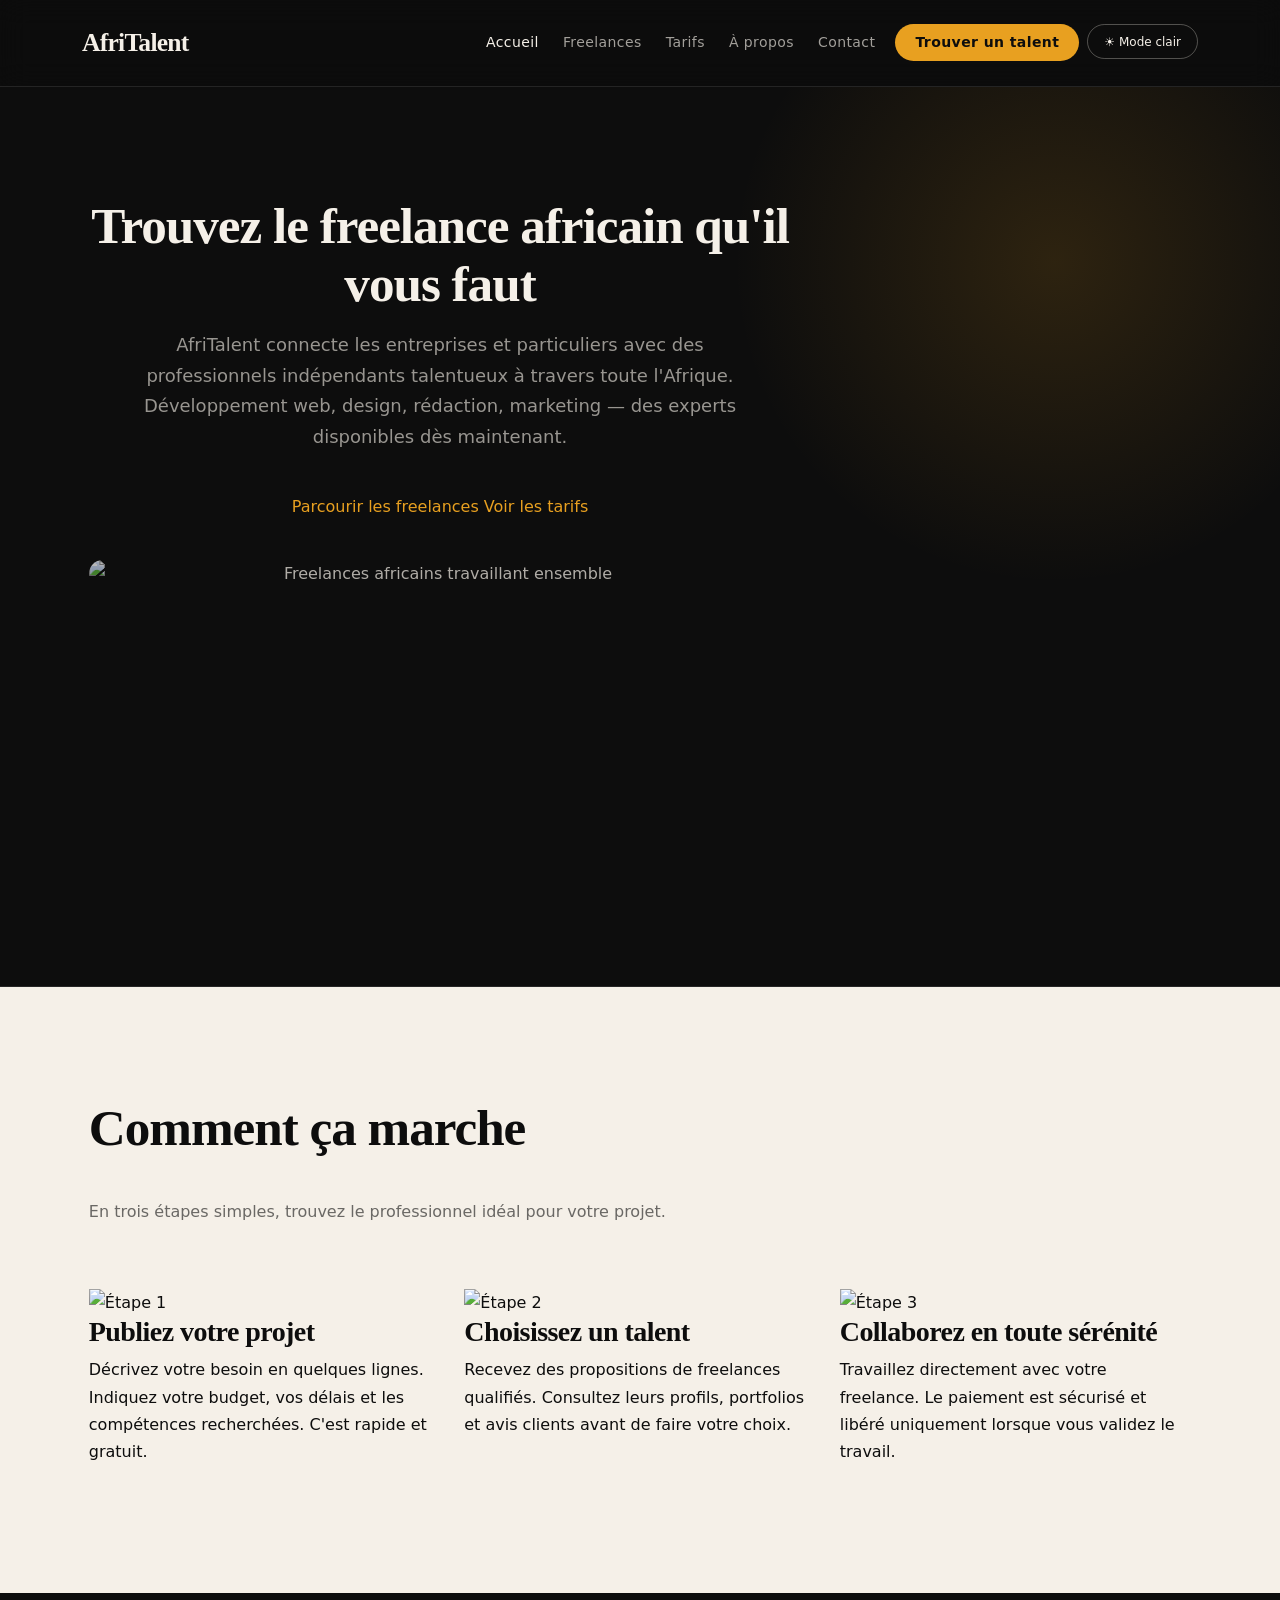
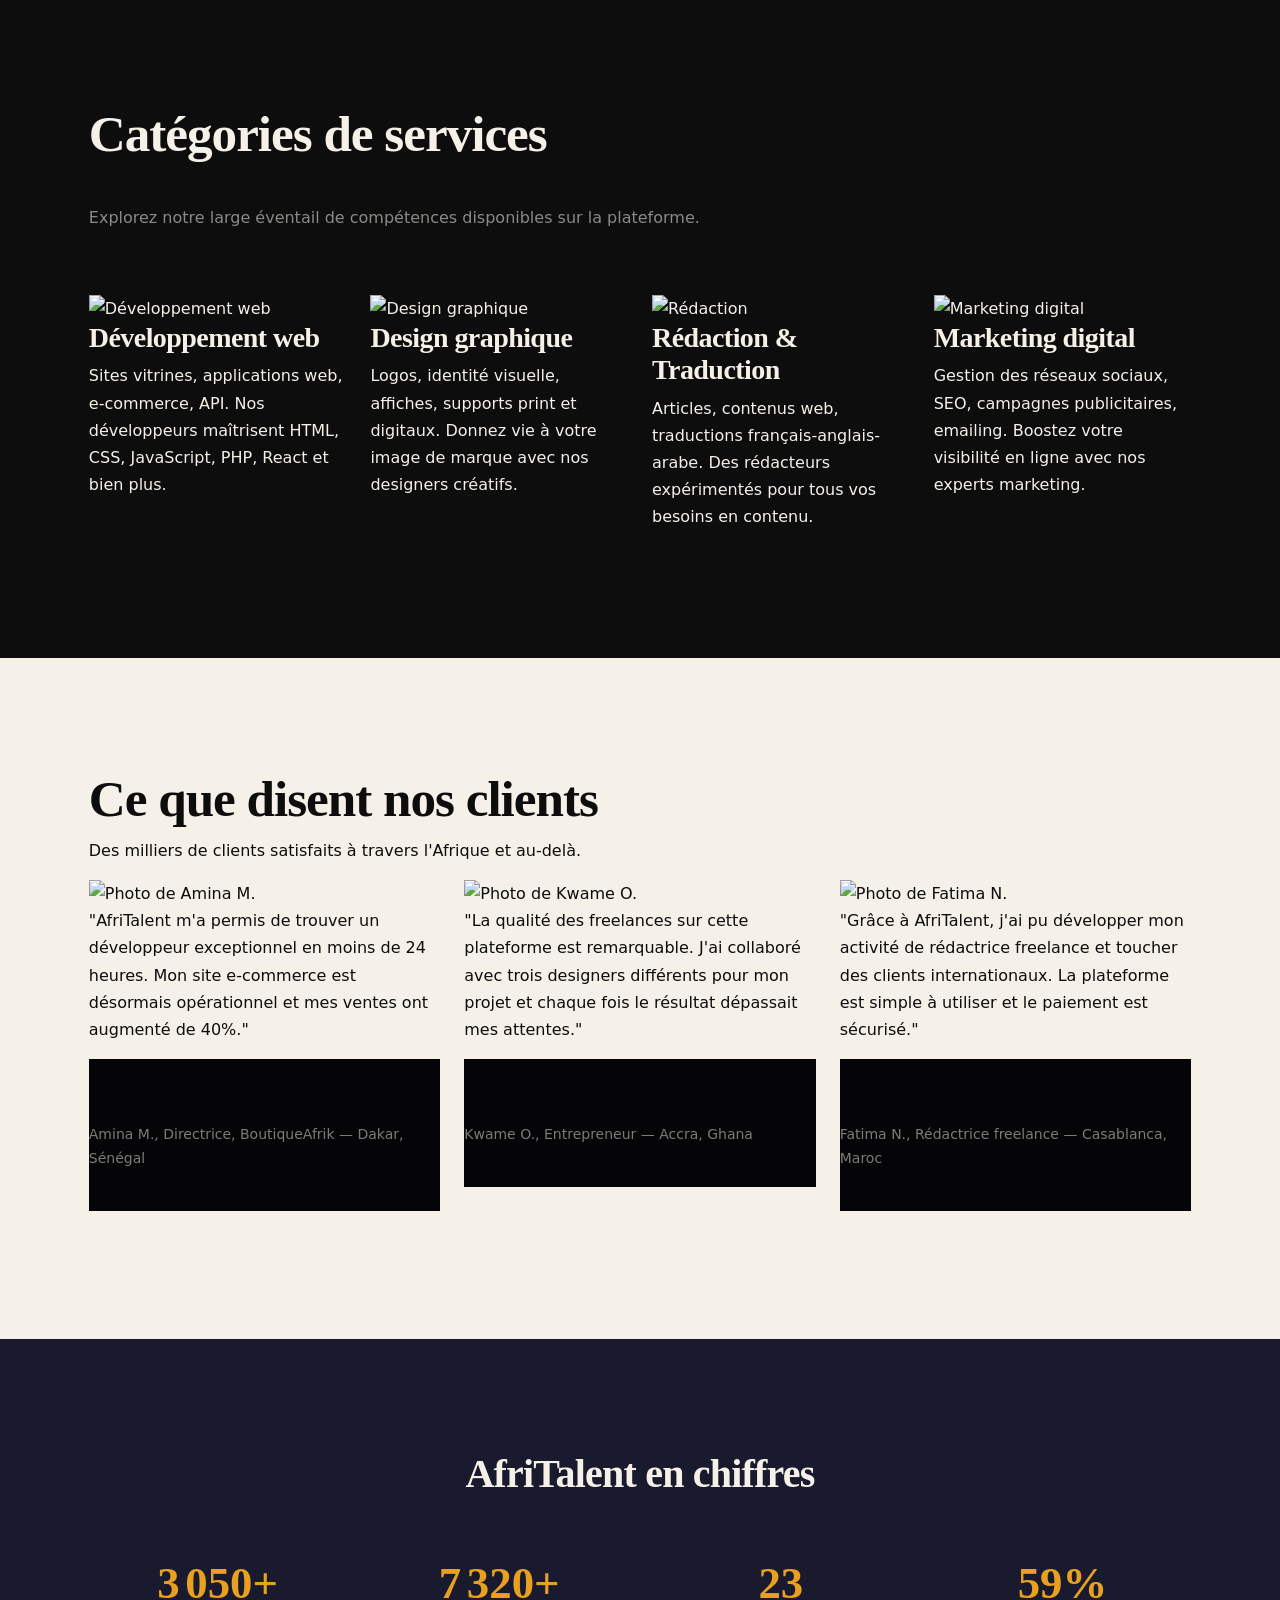
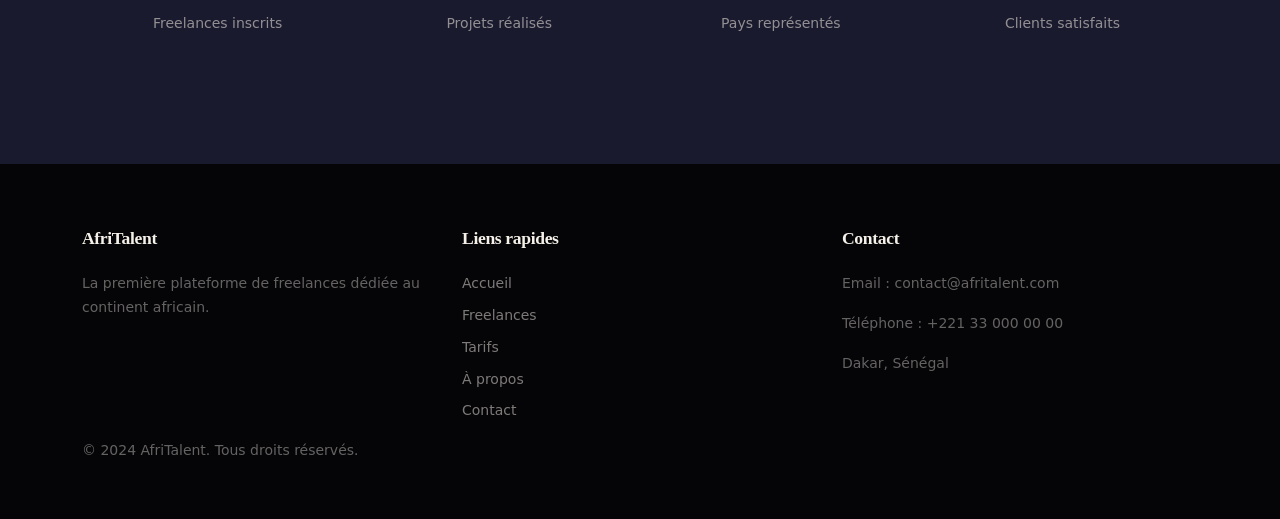
==== commit 6438219b: "JS : compteurs animés au scroll et animations fade-in des sections" ====
--- a/index.html
+++ b/index.html
@@ -47,7 +47,7 @@
     </header>
 
     <!-- COMMENT ÇA MARCHE -->
-    <section class="comment-ca-marche">
+    <section class="comment-ca-marche fade-in-section">
       <div class="container">
         <h2>Comment ça marche</h2>
         <p>En trois étapes simples, trouvez le professionnel idéal pour votre projet.</p>
@@ -72,7 +72,7 @@
     </section>
 
     <!-- CATÉGORIES -->
-    <section class="categories">
+    <section class="categories fade-in-section">
       <div class="container">
         <h2>Catégories de services</h2>
         <p>Explorez notre large éventail de compétences disponibles sur la plateforme.</p>
@@ -102,7 +102,7 @@
     </section>
 
     <!-- TÉMOIGNAGES -->
-    <section class="temoignages">
+    <section class="temoignages fade-in-section">
       <div class="container">
         <h2>Ce que disent nos clients</h2>
         <p>Des milliers de clients satisfaits à travers l'Afrique et au-delà.</p>
@@ -133,7 +133,7 @@
     </section>
 
     <!-- CHIFFRES CLÉS -->
-    <section class="chiffres">
+    <section class="chiffres fade-in-section">
       <div class="container">
         <h2>AfriTalent en chiffres</h2>
         <div class="row">
--- a/css/style.css
+++ b/css/style.css
@@ -2091,4 +2091,50 @@
   background: var(--color-primary-dark);
   transform: translateY(-3px);
   box-shadow: var(--shadow-glow);
+}
+
+.fade-in-section {
+  opacity: 0;
+  transform: translateY(32px);
+  transition:
+    opacity 0.8s ease,
+    transform 0.8s cubic-bezier(0.22, 1, 0.36, 1);
+  will-change: opacity, transform;
+}
+
+/* État final : visible, en place */
+.fade-in-section.is-visible {
+  opacity: 1;
+  transform: translateY(0);
+}
+
+/* Effet cascade léger sur les enfants directs de .row */
+.fade-in-section .row > * {
+  opacity: 0;
+  transform: translateY(20px);
+  transition:
+    opacity 0.6s ease,
+    transform 0.6s cubic-bezier(0.22, 1, 0.36, 1);
+}
+
+.fade-in-section.is-visible .row > * {
+  opacity: 1;
+  transform: translateY(0);
+}
+
+.fade-in-section.is-visible .row > *:nth-child(1) { transition-delay: 0.05s; }
+.fade-in-section.is-visible .row > *:nth-child(2) { transition-delay: 0.12s; }
+.fade-in-section.is-visible .row > *:nth-child(3) { transition-delay: 0.19s; }
+.fade-in-section.is-visible .row > *:nth-child(4) { transition-delay: 0.26s; }
+.fade-in-section.is-visible .row > *:nth-child(5) { transition-delay: 0.33s; }
+.fade-in-section.is-visible .row > *:nth-child(6) { transition-delay: 0.40s; }
+
+/* Accessibilité */
+@media (prefers-reduced-motion: reduce) {
+  .fade-in-section,
+  .fade-in-section .row > * {
+    opacity: 1 !important;
+    transform: none !important;
+    transition: none !important;
+  }
 }
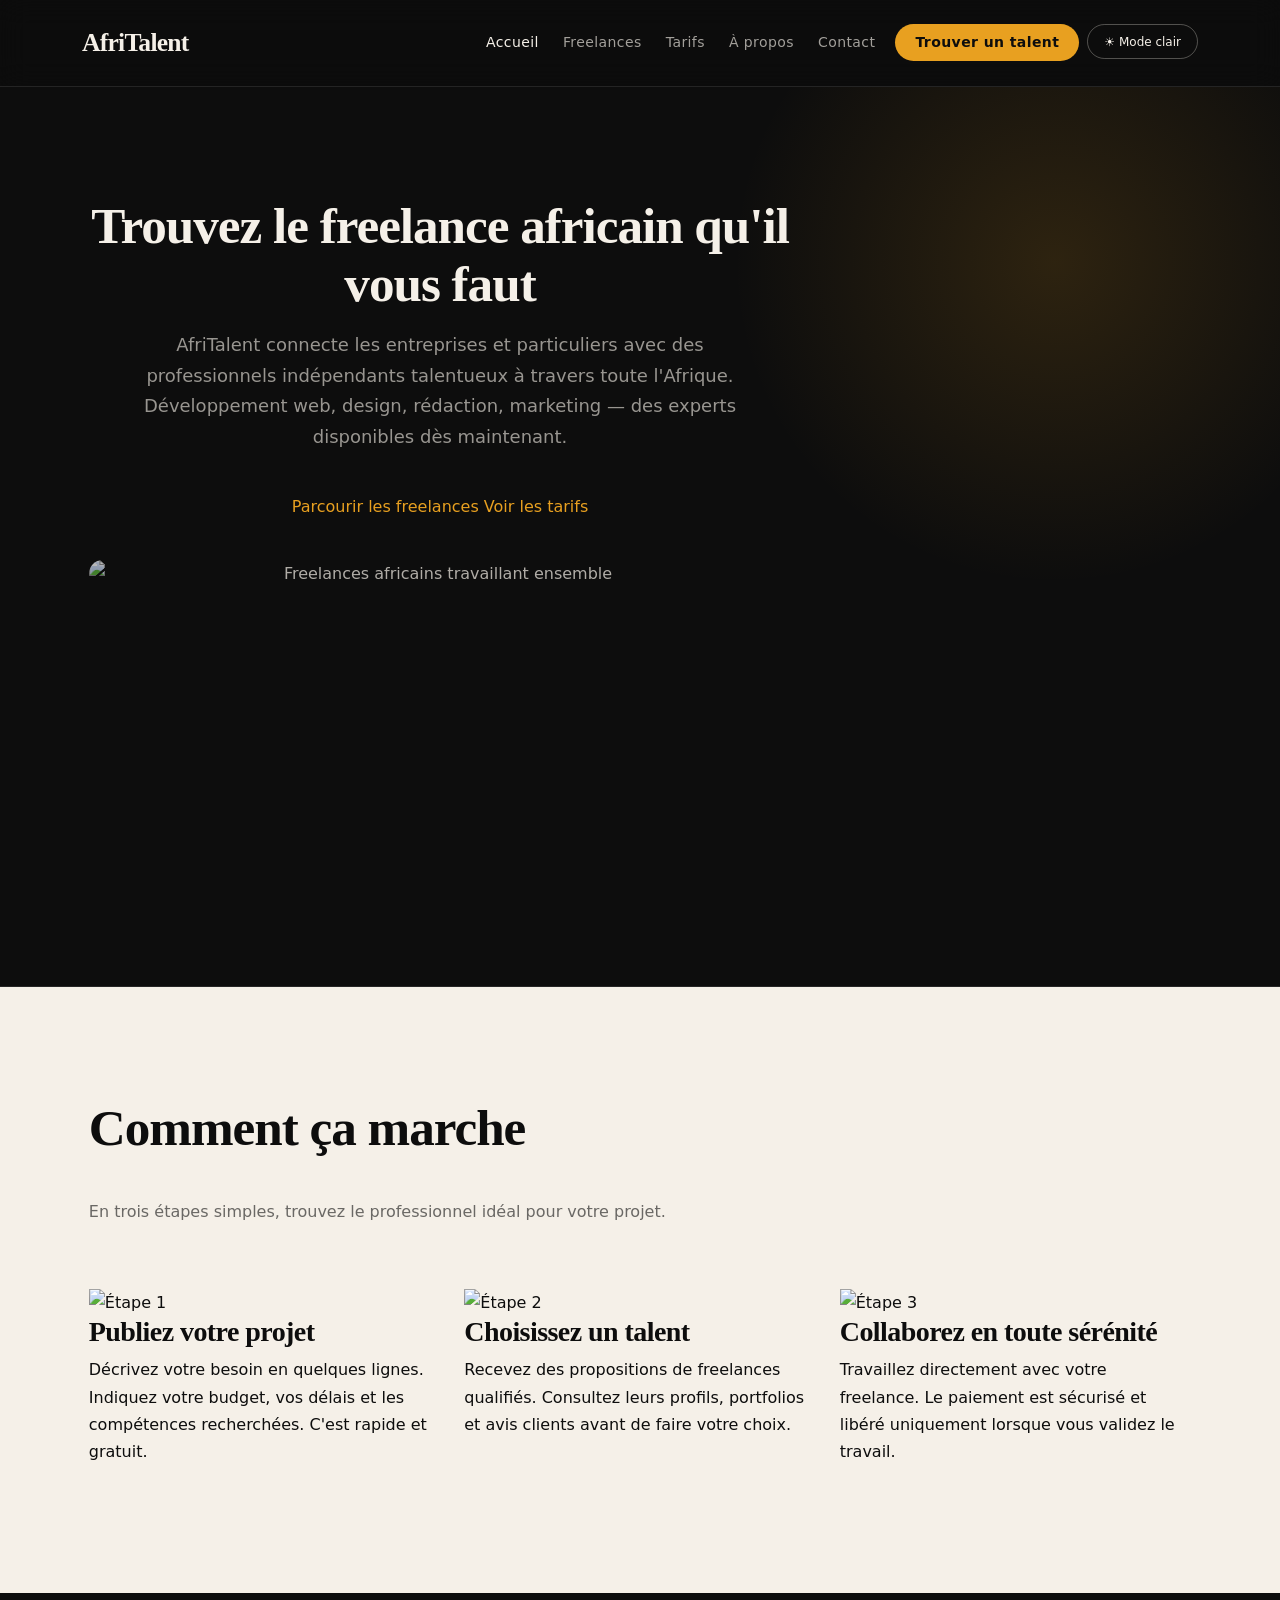
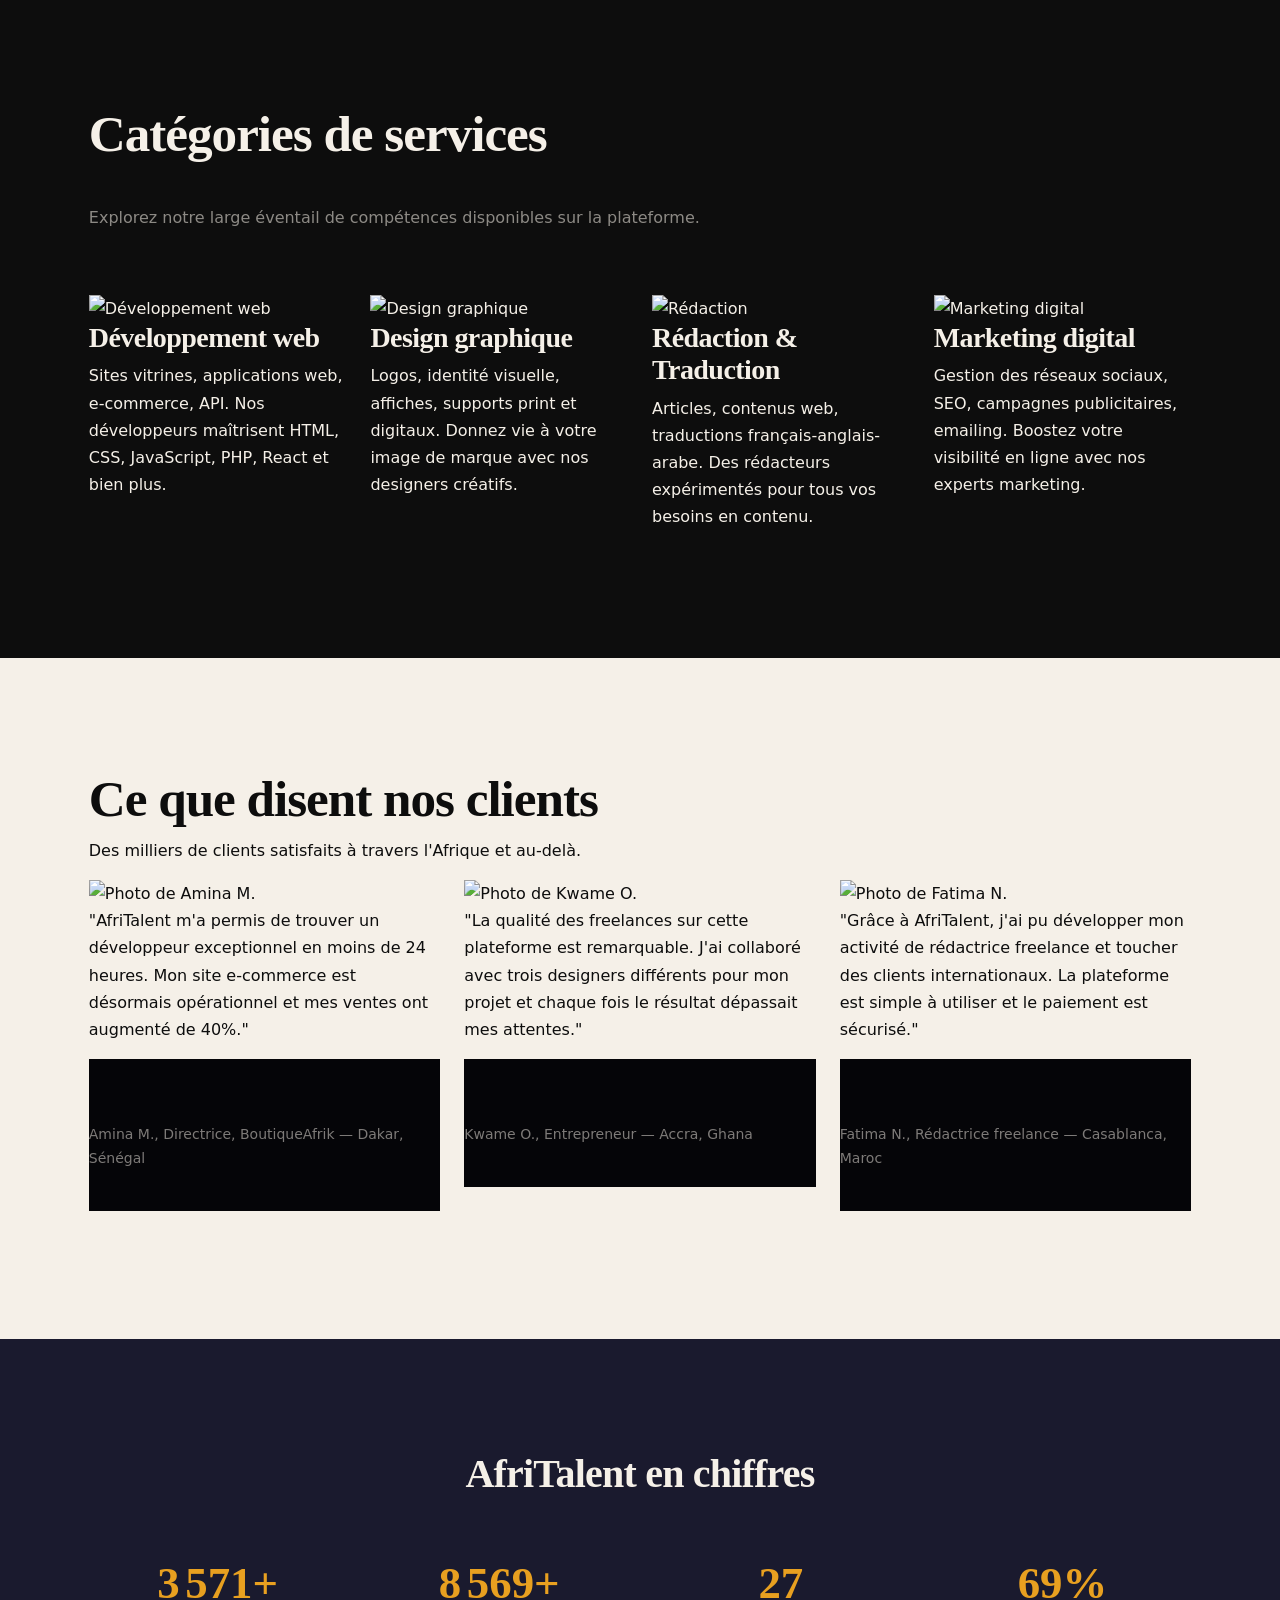
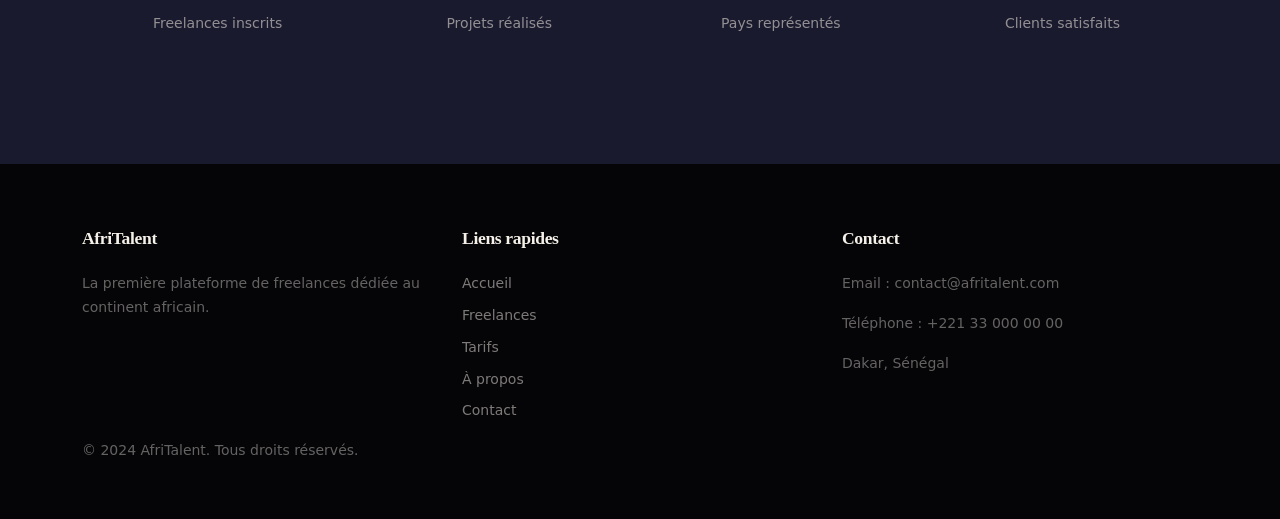
==== commit 8d1f67a2: "Finalisation : corrections responsive, optimisation du code et commentaires" ====
--- a/index.html
+++ b/index.html
@@ -8,7 +8,6 @@
   <link rel="stylesheet" href="css/style.css" />
 </head>
 <body>
-
   <!-- NAVBAR -->
   <nav class="navbar navbar-expand-lg navbar-dark bg-dark">
     <div class="container">
@@ -16,7 +15,6 @@
       <button class="navbar-toggler" type="button" data-bs-toggle="collapse" data-bs-target="#navMain" aria-label="Menu">
         <span class="navbar-toggler-icon"></span>
       </button>
-      
       <div class="collapse navbar-collapse" id="navMain">
         <ul class="navbar-nav ms-auto">
           <li class="nav-item"><a class="nav-link active" href="index.html">Accueil</a></li>
@@ -32,9 +30,7 @@
       </div>
     </div>
   </nav>
-
   <main>
-
     <!-- HERO -->
     <header class="hero">
       <div class="container">
@@ -45,7 +41,6 @@
         <img src="https://placehold.co/800x400?text=AfriTalent+Hero" alt="Freelances africains travaillant ensemble" />
       </div>
     </header>
-
     <!-- COMMENT ÇA MARCHE -->
     <section class="comment-ca-marche fade-in-section">
       <div class="container">
@@ -70,7 +65,6 @@
         </div>
       </div>
     </section>
-
     <!-- CATÉGORIES -->
     <section class="categories fade-in-section">
       <div class="container">
@@ -100,7 +94,6 @@
         </div>
       </div>
     </section>
-
     <!-- TÉMOIGNAGES -->
     <section class="temoignages fade-in-section">
       <div class="container">
@@ -131,7 +124,6 @@
         </div>
       </div>
     </section>
-
     <!-- CHIFFRES CLÉS -->
     <section class="chiffres fade-in-section">
       <div class="container">
@@ -144,9 +136,7 @@
         </div>
       </div>
     </section>
-
   </main>
-
   <!-- FOOTER -->
   <footer>
     <div class="container">
@@ -175,7 +165,6 @@
       <p>&copy; 2024 AfriTalent. Tous droits réservés.</p>
     </div>
   </footer>
-
   <script src="https://cdn.jsdelivr.net/npm/bootstrap@5.3.3/dist/js/bootstrap.bundle.min.js"></script>
   <script src="js/main.js"></script>
 </body>
--- a/css/style.css
+++ b/css/style.css
@@ -2137,4 +2137,103 @@
     transform: none !important;
     transition: none !important;
   }
+}
+
+.btn-reset {
+  background: transparent;
+  color: rgba(245,240,232,0.7);
+  font-weight: 500;
+  border: 1.5px solid var(--color-border);
+  border-radius: var(--radius-pill);
+  padding: 0.6rem 1.4rem;
+  cursor: pointer;
+  font-family: var(--font-body);
+  margin-left: var(--space-sm);
+  transition: border-color var(--transition-fast), color var(--transition-fast);
+}
+
+.btn-reset:hover {
+  border-color: var(--color-primary);
+  color: var(--color-primary);
+}
+
+.aucun-resultat {
+  text-align: center;
+  color: rgba(245,240,232,0.55);
+  font-size: var(--fs-md);
+  padding: var(--space-xl) 0;
+}
+
+.liste-freelances article {
+  transition:
+    transform var(--transition-medium),
+    box-shadow var(--transition-medium),
+    opacity var(--transition-fast);
+}
+
+.liste-freelances article.carte-cachee {
+  display: none;
+}
+
+/* --- Validation formulaire --- */
+.form-group {
+  margin-bottom: var(--space-md);
+}
+
+.form-group--checkbox {
+  display: flex;
+  align-items: flex-start;
+  gap: 0.6rem;
+}
+
+.form-group--checkbox label {
+  margin-bottom: 0;
+  font-weight: 400;
+  font-size: var(--fs-sm);
+}
+
+.form-group--checkbox input[type="checkbox"] {
+  width: auto;
+  margin-top: 0.2rem;
+  accent-color: var(--color-primary);
+}
+
+.error-msg {
+  display: block;
+  color: #F87171;
+  font-size: var(--fs-xs);
+  margin-top: 0.35rem;
+  min-height: 1.1em;
+}
+
+.input-error {
+  border-color: #F87171 !important;
+  background: rgba(248,113,113,0.05) !important;
+}
+
+.input-error:focus {
+  outline: none;
+  border-color: #F87171 !important;
+  box-shadow: 0 0 0 3px rgba(248,113,113,0.15);
+}
+
+.form-success {
+  background: rgba(52,211,153,0.12);
+  border: 1.5px solid rgba(52,211,153,0.4);
+  color: #34D399;
+  padding: var(--space-md);
+  border-radius: var(--radius-md);
+  font-size: var(--fs-sm);
+  font-weight: 500;
+  margin-bottom: var(--space-lg);
+  animation: slideInFade 0.4s ease;
+}
+
+@keyframes slideInFade {
+  from { opacity: 0; transform: translateY(-10px); }
+  to   { opacity: 1; transform: translateY(0); }
+}
+
+@media (prefers-reduced-motion: reduce) {
+  .form-success { animation: none; }
 }
